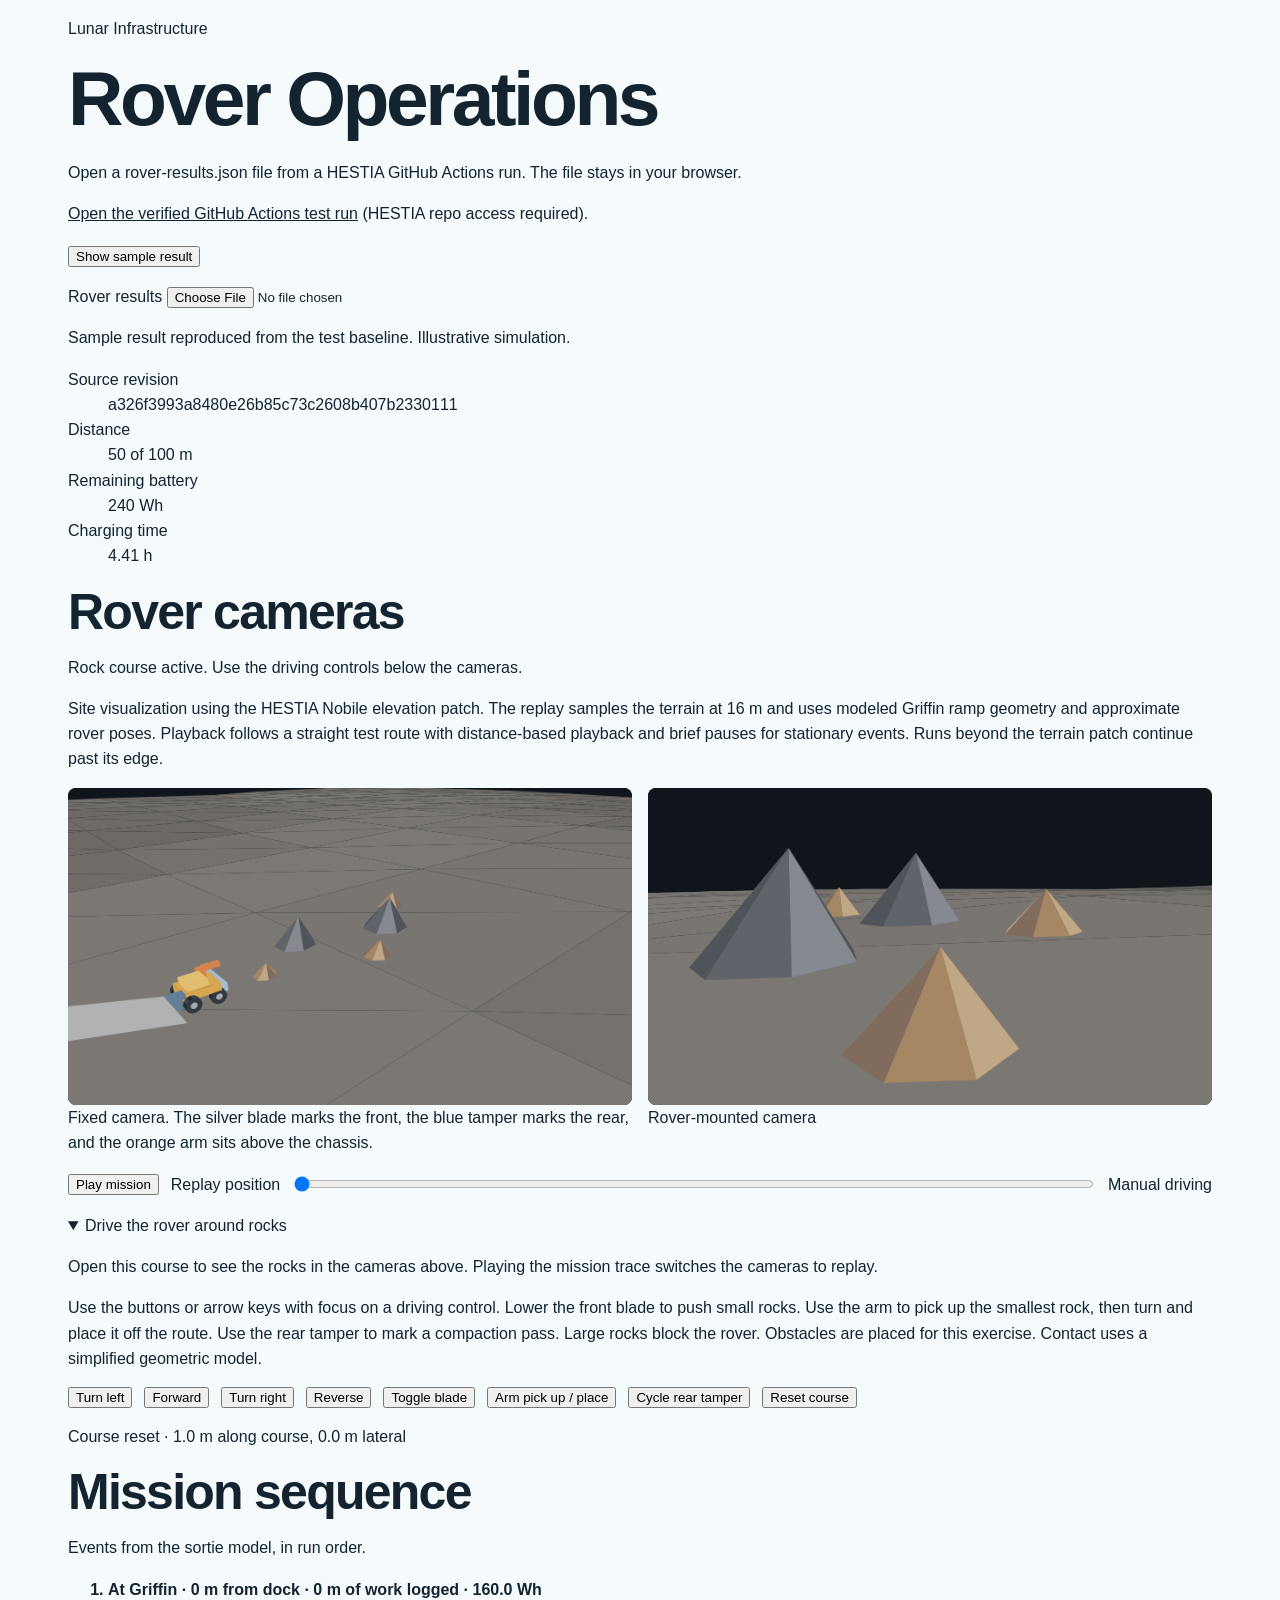
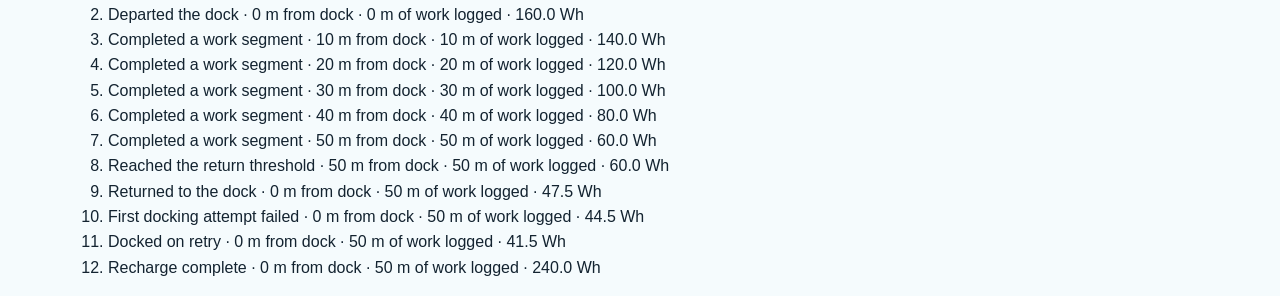
==== rover-operations.html @ 51c9589e "Open the visible rock driving course by default" ====
<!doctype html>
<html lang="en">
<head>
<meta charset="utf-8">
<meta name="viewport" content="width=device-width, initial-scale=1">
<title>Rover Operations | Lunar Infrastructure</title>
<link rel="stylesheet" href="style.css">
<style>
.replay-views{display:grid;grid-template-columns:repeat(2,minmax(0,1fr));gap:1rem}
.replay-views figure{margin:0}
.replay-views canvas{display:block;width:100%;height:auto;background:#10151c;border-radius:8px}
.replay-controls{display:flex;align-items:center;flex-wrap:wrap;gap:.75rem;margin:1rem 0}
.replay-controls input{flex:1;min-width:9rem}
#trace li[aria-current]{font-weight:bold}
@media(max-width:720px){.replay-views{grid-template-columns:1fr}}
</style>
</head>
<body>
<main class="wrap">
<p><a href="index.html">Lunar Infrastructure</a></p>
<h1>Rover Operations</h1>
<p>Open a rover-results.json file from a HESTIA GitHub Actions run. The file stays in your browser.</p>
<p><a href="https://github.com/terrytrevino/hestia-rover/actions/runs/45090529383"><u>Open the verified GitHub Actions test run</u></a> (HESTIA repo access required).</p>
<p><button type="button" id="sample">Show sample result</button></p>
<label>Rover results <input type="file" accept=".json,application/json"></label>
<p id="status" role="status"></p>
<dl id="metrics"></dl>
<h2>Rover cameras</h2>
<p id="camera-mode">Rock course active. The first tan rock is straight ahead. The driving controls are below the cameras.</p>
<p>Site visualization using the HESTIA Nobile elevation patch. The replay samples the terrain at 16 m and uses modeled Griffin ramp geometry and approximate rover poses. Playback follows a straight test route with distance-based playback and brief pauses for stationary events. Runs beyond the terrain patch continue past its edge.</p>
<div class="replay-views">
  <figure><canvas id="fixed-view" width="640" height="360" aria-label="Fixed camera terrain visualization"></canvas><figcaption>Fixed camera. The silver blade marks the front, the blue tamper marks the rear, and the orange arm sits above the chassis.</figcaption></figure>
  <figure><canvas id="rover-view" width="640" height="360" aria-label="Rover-mounted camera terrain visualization"></canvas><figcaption>Rover-mounted camera</figcaption></figure>
</div>
<div class="replay-controls">
  <button type="button" id="replay-toggle" disabled>Play mission</button>
  <label for="replay-position">Replay position</label>
  <input type="range" id="replay-position" min="0" max="1" step=".01" value="0" disabled>
  <output id="replay-event"></output>
</div>
<details id="drive-mode">
  <summary>Drive the rover around rocks</summary>
  <p>Open this course to see the rocks in the cameras above. Playing the mission trace switches the cameras to replay.</p>
  <p>Use the buttons or arrow keys with focus on a driving control. Lower the front blade to push small rocks. Use the arm to pick up the smallest rock, then turn and place it off the route. Use the rear tamper to mark a compaction pass. Large rocks block the rover. Obstacles are placed for this exercise. Contact uses a simplified geometric model.</p>
  <div class="replay-controls" id="drive-controls">
    <button type="button" data-drive="left">Turn left</button>
    <button type="button" data-drive="forward">Forward</button>
    <button type="button" data-drive="right">Turn right</button>
    <button type="button" data-drive="back">Reverse</button>
    <button type="button" data-drive="blade">Toggle blade</button>
    <button type="button" data-drive="arm">Arm pick up / place</button>
    <button type="button" data-drive="tamper">Cycle rear tamper</button>
    <button type="button" data-drive="reset">Reset course</button>
  </div>
  <p id="drive-status" role="status"></p>
</details>
<h2>Mission sequence</h2>
<p id="trace-note">Events from the sortie model, in run order.</p>
<ol id="trace"></ol>
</main>
<script>
const input = document.querySelector('input');
const metrics = document.querySelector('#metrics');
const status = document.querySelector('#status');
const trace = document.querySelector('#trace');
const traceNote = document.querySelector('#trace-note');
const eventLabels = {
  at_griffin: 'At Griffin', undocked: 'Departed the dock',
  work_segment_logged: 'Completed a work segment', return_threshold: 'Reached the return threshold',
  returned: 'Returned to the dock', dock_failed: 'First docking attempt failed',
  docked_on_retry: 'Docked on retry', charged: 'Recharge complete',
  night_hold: 'Held at Griffin overnight',
  insufficient_energy_to_depart: 'Held at Griffin due to low battery'
};
const elevations = [1.31,1.51,1.27,0.66,0.33,0.83,1.14,1.33,1.12,0.99,0.53,0.14,0.38,0.28,0.16,0,1.76,1.7,1.76,1.5,1.06,1.1,1.33,1.55,1.44,1.06,0.53,0.29,0.69,0.81,0.81,0.61,2.07,1.75,1.7,1.49,1.36,1.49,1.64,1.88,1.84,1.41,0.94,0.82,1.04,1.3,1.3,1.1,2.45,2.17,1.97,1.69,1.65,1.67,1.85,1.93,1.92,1.8,1.69,1.62,1.61,1.76,1.64,1.53,2.84,2.69,2.4,2.25,1.96,1.78,1.67,1.83,1.84,1.72,1.96,2.1,2.06,2.18,2.2,1.92,2.74,2.9,2.65,2.46,2.11,1.59,1.59,1.6,1.63,1.8,2.31,2.73,2.67,2.61,2.52,2.16,2.47,2.77,2.78,2.48,2.16,1.66,1.45,1.57,1.87,2.2,2.72,3.11,3.04,2.66,2.3,2.17,2.48,2.45,2.79,3,2.71,2.22,1.96,2.22,2.58,2.79,3.01,3.32,3.03,2.53,2.16,2.11,2.91,2.88,3.2,3.22,3.28,2.87,2.71,2.82,3.13,3.22,3.26,3.31,3,2.71,2.47,2.4,3.49,3.56,3.66,3.57,3.47,3.47,3.55,3.47,3.46,3.44,3.34,3.28,3.12,2.92,2.76,2.48,3.77,4.17,4.13,3.99,3.97,4.03,4.08,4.03,3.94,3.72,3.55,3.37,3.24,2.96,2.84,2.6,4.17,4.34,4.4,4.48,4.59,4.36,4.21,4.22,4.27,4.14,3.74,3.52,3.64,3.48,3.31,2.78,4.73,4.63,4.46,4.43,4.67,4.65,4.7,4.28,4.59,4.55,4.1,4,4.13,4.09,3.78,3.5,5.08,4.9,4.66,4.65,5.03,5.05,5.11,5.33,5.25,5.19,4.79,4.83,4.77,4.6,4.46,4.29,5.9,5.36,5.03,5.02,5.5,5.48,5.31,5.6,5.61,5.49,5.25,5.22,5.1,5.18,5.09,5,6.41,6.15,5.85,5.66,5.87,5.77,5.38,5.42,5.65,5.68,5.42,5.37,5.61,5.98,5.88,5.68];
const views = ['fixed-view','rover-view'].map(id => document.getElementById(id).getContext('2d'));
const toggle = document.getElementById('replay-toggle');
const position = document.getElementById('replay-position');
const replayEvent = document.getElementById('replay-event');
let replayRows = [];
let animation = null;
let previousFrame = null;
let elapsed = 0;
let eventTimes = [];
let highlightedEvent = -1;
const rampRun = 7.464;
const rampRise = 2;
const dot = (a,b) => a.reduce((sum,value,i) => sum + value*b[i],0);
const minus = (a,b) => a.map((value,i) => value-b[i]);
const unit = a => a.map(value => value/Math.hypot(...a));
const cross = (a,b) => [a[1]*b[2]-a[2]*b[1],a[2]*b[0]-a[0]*b[2],a[0]*b[1]-a[1]*b[0]];
const mix = (a,b,t) => a+(b-a)*t;

function ground(x,y) {
  const gx = Math.max(0,Math.min(14.999,(x+120)/16));
  const gy = Math.max(0,Math.min(14.999,(120-y)/16));
  const col = Math.floor(gx), row = Math.floor(gy), i = row*16+col;
  return mix(mix(elevations[i],elevations[i+1],gx-col),
    mix(elevations[i+16],elevations[i+17],gx-col),gy-row);
}
const terrain = [];
for(let row=0;row<15;row++) {
  for(let col=0;col<15;col++) {
    const x=col*16-120, y=120-row*16, i=row*16+col;
    const a=[x,y,elevations[i]], b=[x+16,y,elevations[i+1]];
    const c=[x+16,y-16,elevations[i+17]], d=[x,y-16,elevations[i+16]];
    const shade=Math.round(112+(b[2]-a[2])*9+(d[2]-a[2])*13);
    const color='rgb('+shade+' '+(shade-3)+' '+(shade-7)+')';
    terrain.push({points:[a,b,c],color},{points:[a,c,d],color});
  }
}

function box(x,y,z,length,width,height,color) {
  const a=[x,y,z], b=[x+length,y,z], c=[x+length,y+width,z], d=[x,y+width,z];
  const top=[a,b,c,d].map(([px,py,pz])=>[px,py,pz+height]);
  return [[a,b,top[1],top[0]],[b,c,top[2],top[1]],[c,d,top[3],top[2]],
    [d,a,top[0],top[3]],top].map(points=>({points,color}));
}

function drawView(ctx, eye, target, objects, courseView=false) {
  const forward=unit(minus(target,eye));
  const right=unit(cross(forward,[0,0,1]));
  const up=cross(right,forward);
  const w=ctx.canvas.width, h=ctx.canvas.height, focal=w*.75;
  ctx.fillStyle='#10151c';
  ctx.fillRect(0,0,w,h);
  const polygons=[];
  for(const {points,color,layer=0} of objects) {
    const camera=points.map(point=>{
      const relative=minus(point,eye);
      return [dot(relative,right),dot(relative,up),dot(relative,forward)];
    });
    const clipped=[];
    for(let i=0;i<camera.length;i++) {
      const a=camera[i], b=camera[(i+1)%camera.length];
      if(a[2]>=.15) clipped.push(a);
      if((a[2]>=.15)!==(b[2]>=.15)) {
        const t=(.15-a[2])/(b[2]-a[2]);
        clipped.push([mix(a[0],b[0],t),mix(a[1],b[1],t),.15]);
      }
    }
    if(clipped.length>=3) polygons.push({color,clipped,layer,depth:clipped.reduce((sum,p)=>sum+p[2],0)/clipped.length});
  }
  polygons.sort((a,b)=>(courseView?a.layer-b.layer:0)||b.depth-a.depth);
  for(const {color,clipped} of polygons) {
    ctx.beginPath();
    clipped.forEach(([x,y,z],i)=>ctx[i?'lineTo':'moveTo'](w/2+focal*x/z,h/2-focal*y/z));
    ctx.closePath();
    ctx.fillStyle=color;
    ctx.fill();
  }
}
const toe=ground(0,0);
const deck=toe+rampRise;
const ramp={points:[[-rampRun,-1.25,deck],[0,-1.25,toe],[0,1.25,toe],[-rampRun,1.25,deck]],color:'#b1b2b3'};
const lander=box(-12,-2.5,toe,12-rampRun,5,rampRise,'#c9c8c3');

const driveMode = document.getElementById('drive-mode');
const driveStatus = document.getElementById('drive-status');
const course = [
  {x:4,y:0,r:.55,movable:true},
  {x:7,y:2,r:1.1,movable:false},
  {x:9,y:-2,r:.7,movable:true},
  {x:12,y:.5,r:1.25,movable:false},
  {x:15,y:3,r:.8,movable:true}
];
let rocks, driver, tamps, carried, bladeDown;
function resetCourse() {
  rocks=course.map(rock=>({...rock}));
  driver={x:1,y:0,heading:0};
  tamps=[];
  carried=null;
  bladeDown=false;
  drawCourse('Course reset');
}
const gap=(a,b)=>Math.hypot(a.x-b.x,a.y-b.y);

function rockFaces({x,y,r,movable}) {
  const base=Array.from({length:7},(_,i)=>{
    const angle=i*2*Math.PI/7;
    const px=x+Math.cos(angle)*r, py=y+Math.sin(angle)*r;
    return [px,py,ground(px,py)];
  });
  const peak=[x+r*.15,y-r*.12,ground(x,y)+r*(movable?1.1:1.35)];
  const colors=movable?['#a58764','#c0a786','#806b5c']:['#60636a','#878991','#505359'];
  return base.map((point,i)=>({points:[point,base[(i+1)%base.length],peak],color:colors[i%3]}));
}
function wheelFaces(x,y) {
  const ring = side => Array.from({length:12},(_,i)=>{
    const angle=i*Math.PI/6;
    return [x+.32*Math.cos(angle),y+side,.32+.32*Math.sin(angle)];
  });
  const near=ring(-.13), far=ring(.13);
  const faces=[{points:near,color:'#33383e'},{points:far,color:'#33383e'}];
  for(let i=0;i<near.length;i++) {
    const next=(i+1)%near.length;
    faces.push({points:[near[i],near[next],far[next],far[i]],color:i%2?'#252a2f':'#3e464e'});
  }
  for(const side of [-.133,.133]) {
    const points=ring(side).map(([px,py,pz])=>[x+(px-x)*.43,py,.32+(pz-.32)*.43]);
    faces.push({points,color:'#a2aab3'});
  }
  return faces;
}

function roverFaces(x,y,z,heading,lowered=false) {
  const dx=Math.cos(heading), dy=Math.sin(heading);
  const faces=[
    ...box(-.75,-.57,.42,1.5,1.14,.36,'#d9a650'),
    ...box(-.55,-.45,.78,.85,.9,.26,'#e2be73'),
    ...box(.73,-.86,lowered?.04:.48,.15,1.72,.35,'#a6bdcf'),
    ...box(-1.12,-.22,.38,.55,.44,.19,'#637f97'),
    ...box(-1.24,-.46,.12,.42,.92,.3,'#637f97'),
    ...box(.05,-.16,.96,.32,.32,.4,'#d5844e'),
    ...box(.28,-.11,1.23,.71,.22,.2,'#d5844e')
  ];
  for(const axle of [-.51,.51]) {
    for(const side of [-.68,.68]) faces.push(...wheelFaces(axle,side));
  }
  return faces.map(({points,color})=>({
    points:points.map(([px,py,pz])=>[x+px*dx-py*dy,y+px*dy+py*dx,z+pz]),color
  }));
}

function drawCourse(message) {
  const {x,y,heading}=driver;
  const z=ground(x,y), dx=Math.cos(heading), dy=Math.sin(heading);
  const rover=roverFaces(x,y,z,heading,bladeDown);
  const marks=tamps.map(({x,y})=>({color:'#564f46',points:[
    [x-.3,y-.35,ground(x-.3,y-.35)+.03],[x+.3,y-.35,ground(x+.3,y-.35)+.03],
    [x+.3,y+.35,ground(x+.3,y+.35)+.03],[x-.3,y+.35,ground(x-.3,y+.35)+.03]
  ]}));
  const load=carried?box(x+dx*1.1-.2,y+dy*1.1-.2,z+1.12,.4,.4,.35,'#a58764'):[];
  const courseObjects=[ramp,...lander,...marks,...rocks.flatMap(rockFaces),...load];
  const objects=[...terrain,...courseObjects.map(face=>({...face,layer:1}))];
  drawView(views[0],[-4,-15,toe+9],[9,0,toe],objects.concat(rover.map(face=>({...face,layer:1}))),true);
  drawView(views[1],[x+dx*.45,y+dy*.45,z+1.05],[x+dx*6,y+dy*6,z+.25],objects,true);
  driveStatus.textContent=message+' · '+x.toFixed(1)+' m along course, '+y.toFixed(1)+' m lateral';
  replayEvent.textContent='Manual driving';
  document.getElementById('camera-mode').textContent='Rock course active. Use the driving controls below the cameras.';
}

function drive(command) {
  if(command==='reset') { resetCourse(); return; }
  const dxHeading=Math.cos(driver.heading), dyHeading=Math.sin(driver.heading);
  if(command==='blade') {
    bladeDown=!bladeDown;
    drawCourse(bladeDown?'Front blade lowered':'Front blade raised');
    return;
  }
  if(command==='tamper') {
    const foot={x:driver.x-dxHeading*1.05,y:driver.y-dyHeading*1.05};
    if(foot.x<0 || rocks.some(rock=>gap(foot,rock)<rock.r+.4)) {
      drawCourse('Rear tamper needs clear ground');
      return;
    }
    tamps.push(foot);
    drawCourse('Rear tamper cycled · '+tamps.length+' compaction marks');
    return;
  }
  if(command==='arm') {
    const reach={x:driver.x+dxHeading*1.65,y:driver.y+dyHeading*1.65};
    if(carried) {
      if(reach.x<0 || reach.x>24 || Math.abs(reach.y)>9 ||
          rocks.some(rock=>gap(reach,rock)<rock.r+carried.r)) {
        drawCourse('Arm placement blocked');
        return;
      }
      rocks.push({...carried,...reach});
      carried=null;
      drawCourse('Arm placed rock');
    } else {
      const index=rocks.findIndex(rock=>rock.movable && rock.r<=.55 && gap(rock,reach)<.65);
      if(index<0) { drawCourse('Position a small rock in front of the arm'); return; }
      [carried]=rocks.splice(index,1);
      drawCourse('Arm picked up rock');
    }
    return;
  }
  if(command==='left' || command==='right') {
    driver.heading+=(command==='left'?1:-1)*Math.PI/12;
    drawCourse('Turned '+command);
    return;
  }
  const distance=command==='forward'?.4:-.4;
  const dx=Math.cos(driver.heading)*distance, dy=Math.sin(driver.heading)*distance;
  const next={x:driver.x+dx,y:driver.y+dy,heading:driver.heading};
  if(next.x<.75 || next.x>23 || Math.abs(next.y)>9) { drawCourse('Course boundary'); return; }
  const contacts=rocks.filter(rock=>gap(next,rock)<rock.r+.9 && gap(next,rock)<gap(driver,rock));
  const rock=contacts[0];
  if(contacts.length>1 || (rock && (!rock.movable || !bladeDown || command!=='forward'))) { drawCourse('Blocked by rock'); return; }
  if(rock) {
    const pushed={x:rock.x+dx,y:rock.y+dy};
    if(pushed.x-rock.r<0 || pushed.x+rock.r>24 || Math.abs(pushed.y)+rock.r>10 ||
        rocks.some(other=>other!==rock && gap(pushed,other)<rock.r+other.r)) {
      drawCourse('Rock cannot move farther');
      return;
    }
    Object.assign(rock,pushed);
  }
  driver=next;
  drawCourse(rock?'Pushed rock':command==='forward'?'Moved forward':'Reversed');
}
driveMode.ontoggle=()=>{
  if(driveMode.open) { stopReplay(); resetCourse(); }
  else drawReplay(Number(position.value));
};
const controls=document.getElementById('drive-controls');
controls.onclick=event=>{if(event.target.dataset.drive) drive(event.target.dataset.drive);};
controls.onkeydown=event=>{
  const command={ArrowUp:'forward',ArrowDown:'back',ArrowLeft:'left',ArrowRight:'right'}[event.key];
  if(command) {event.preventDefault(); drive(command);}
};

const routeX = row =>['at_griffin','night_hold','insufficient_energy_to_depart'].includes(row.event)
    ? -rampRun : row.position_m;

function drawReplay(value) {
  document.getElementById('camera-mode').textContent='Mission replay. Open the driving course to see the rocks.';
  if(!replayRows.length) {
    views.forEach(ctx=>ctx.clearRect(0,0,ctx.canvas.width,ctx.canvas.height));
    replayEvent.textContent='';
    return;
  }
  const index=Math.floor(value), blend=value-index;
  const a=replayRows[index], b=replayRows[Math.min(index+1,replayRows.length-1)];
  const x=mix(routeX(a),routeX(b),blend);
  const z=x<0?toe-rampRise*x/rampRun:ground(x,0);
  const returning=replayRows.slice(0,index+1).some(row=>row.event==='returned') || routeX(b)<routeX(a);
  const direction=returning?-1:1;
  const rover=roverFaces(x,0,z,returning?Math.PI:0);
  const objects=[...terrain,ramp,...lander];
  drawView(views[0],[-13,-17,toe+9],[20,0,toe],objects.concat(rover));
  drawView(views[1],[x+direction*.4,0,z+1.05],[x+direction*6,0,z+.25],objects);
  replayEvent.textContent=(eventLabels[a.event] ?? a.event)+' · '+mix(a.position_m,b.position_m,blend).toFixed(1)+' m from dock';
  if (index !== highlightedEvent) {
    trace.children[highlightedEvent]?.removeAttribute('aria-current');
    trace.children[index]?.setAttribute('aria-current','step');
    highlightedEvent = index;
  }
}

function stopReplay() {
  if(animation!==null) cancelAnimationFrame(animation);
  animation=null;
  previousFrame=null;
  toggle.textContent='Play mission';
}
function tick(now) {
  const end = eventTimes.at(-1);
  if (previousFrame !== null) elapsed = Math.min(end, elapsed + Math.min(.1, (now - previousFrame)/1000));
  previousFrame = now;
  let index = 0;
  while (index + 1 < eventTimes.length && eventTimes[index + 1] <= elapsed) index++;
  const value = index + (index + 1 < eventTimes.length ?
    (elapsed - eventTimes[index]) / (eventTimes[index+1] - eventTimes[index]) : 0);
  position.value = value;
  drawReplay(value);
  if (elapsed >= end) stopReplay();
  else animation=requestAnimationFrame(tick);
}
toggle.onclick=()=>{
  driveMode.open=false;
  if(animation!==null) { stopReplay(); return; }
  if(Number(position.value)>=Number(position.max)) position.value=0;
  const value = Number(position.value);
  const index = Math.floor(value);
  elapsed = mix(eventTimes[index], eventTimes[index+1], value-index);
  toggle.textContent='Pause';
  animation=requestAnimationFrame(tick);
};
position.oninput=()=>{driveMode.open=false;stopReplay();drawReplay(Number(position.value));};

function renderTrace(rows) {
  driveMode.open=false;
  trace.replaceChildren();
  const events = Array.isArray(rows) ? rows : [];
  replayRows = [];
  for (const row of events) {
    if (!row || typeof row.event !== 'string' ||
        ![row.position_m, row.completed_m, row.battery_wh].every(Number.isFinite)) continue;
    const item = document.createElement('li');
    item.textContent = [
      Object.hasOwn(eventLabels, row.event) ? eventLabels[row.event] : row.event,
      row.position_m + ' m from dock',
      row.completed_m + ' m of work logged',
      row.battery_wh.toFixed(1) + ' Wh'
    ].join(' · ');
    trace.append(item);
    replayRows.push(row);
  }
  stopReplay();
  highlightedEvent = -1;
  eventTimes = [0];
  for (let i=1; i<replayRows.length; i++) {
    const meters = Math.abs(routeX(replayRows[i])-routeX(replayRows[i-1]));
    eventTimes.push(eventTimes[i-1] + Math.max(.75, meters/8));
  }
  position.max = Math.max(0,replayRows.length-1);
  position.value = 0;
  toggle.disabled = position.disabled = replayRows.length<2;
  drawReplay(0);
  traceNote.textContent = trace.childElementCount ?
    'Events from the sortie model, in run order.' : 'This results file has no mission events.';
}
function render(result, label) {
  metrics.replaceChildren();
    const values = [result.completed_distance_m, result.planned_distance_m,
      result.remaining_battery_wh, result.charging_duration_h];
    if (result.schema_version !== 1 || result.evidence !== 'illustrative_simulation' ||
        !values.every(Number.isFinite) || typeof result.source_revision !== 'string') {
      throw new Error('Unsupported result');
    }
    for (const [label, value] of [
      ['Source revision', result.source_revision],
      ['Distance', values[0] + ' of ' + values[1] + ' m'],
      ['Remaining battery', values[2] + ' Wh'],
      ['Charging time', values[3].toFixed(2) + ' h']
    ]) {
      const term = document.createElement('dt');
      const detail = document.createElement('dd');
      term.textContent = label;
      detail.textContent = value;
      metrics.append(term, detail);
    }
  renderTrace(result.trace);
  status.textContent = label;
}
function showSample() {
  input.value = '';
  render({
  "schema_version": 1,
  "source_revision": "a326f3993a8480e26b85c73c2608b407b2330111",
  "evidence": "illustrative_simulation",
  "planned_distance_m": 100,
  "completed_distance_m": 50,
  "remaining_battery_wh": 240,
  "charging_duration_h": 4.411111111111111,
  "terminal_event": "charged",
  "trace": [
    {
      "event": "at_griffin",
      "position_m": 0,
      "completed_m": 0,
      "battery_wh": 160,
      "charge_hours": 0
    },
    {
      "event": "undocked",
      "position_m": 0,
      "completed_m": 0,
      "battery_wh": 160,
      "charge_hours": 0
    },
    {
      "event": "work_segment_logged",
      "position_m": 10,
      "completed_m": 10,
      "battery_wh": 140,
      "charge_hours": 0
    },
    {
      "event": "work_segment_logged",
      "position_m": 20,
      "completed_m": 20,
      "battery_wh": 120,
      "charge_hours": 0
    },
    {
      "event": "work_segment_logged",
      "position_m": 30,
      "completed_m": 30,
      "battery_wh": 100,
      "charge_hours": 0
    },
    {
      "event": "work_segment_logged",
      "position_m": 40,
      "completed_m": 40,
      "battery_wh": 80,
      "charge_hours": 0
    },
    {
      "event": "work_segment_logged",
      "position_m": 50,
      "completed_m": 50,
      "battery_wh": 60,
      "charge_hours": 0
    },
    {
      "event": "return_threshold",
      "position_m": 50,
      "completed_m": 50,
      "battery_wh": 60,
      "charge_hours": 0
    },
    {
      "event": "returned",
      "position_m": 0,
      "completed_m": 50,
      "battery_wh": 47.5,
      "charge_hours": 0
    },
    {
      "event": "dock_failed",
      "position_m": 0,
      "completed_m": 50,
      "battery_wh": 44.5,
      "charge_hours": 0
    },
    {
      "event": "docked_on_retry",
      "position_m": 0,
      "completed_m": 50,
      "battery_wh": 41.5,
      "charge_hours": 0
    },
    {
      "event": "charged",
      "position_m": 0,
      "completed_m": 50,
      "battery_wh": 240,
      "charge_hours": 4.411111111111111
    }
  ]
}, 'Sample result reproduced from the test baseline. Illustrative simulation.');
}
document.querySelector('#sample').addEventListener('click', showSample);
input.addEventListener('change', async () => {
  const file = input.files[0];
  if (!file) return;
  try {
    render(JSON.parse(await file.text()), 'Imported result. Illustrative simulation.');
  } catch {
    metrics.replaceChildren();
    renderTrace([]);
    status.textContent = 'Choose a valid HESTIA rover-results.json file.';
  }
});
showSample();
driveMode.open=true;
resetCourse();
</script>
</body>
</html>
---- style.css ----
:root{
  --navy:#0a1a28;
  --deep:#102638;
  --slate:#294356;
  --ice:#d7ebf3;
  --ice2:#eaf6fb;
  --sky:#95c9dd;
  --teal:#79d0d0;
  --mint:#b7e7e2;
  --text:#132330;
  --muted:#5d7485;
  --line:#cfe0e8;
  --white:#ffffff;
  --max:1200px;
}
*{box-sizing:border-box}
html{scroll-behavior:smooth}
body{
  margin:0;
  color:var(--text);
  background:#f5fbfd;
  font-family: "Aptos", "Segoe UI", Arial, Helvetica, sans-serif;
  line-height:1.58;
}
img{max-width:100%;display:block}
a{text-decoration:none;color:inherit}
.wrap{max-width:var(--max);margin:auto;padding:0 28px}

.site-header{
  position:sticky;top:0;z-index:40;
  background:rgba(10,26,40,.88);
  backdrop-filter:blur(10px);
  border-bottom:1px solid rgba(255,255,255,.08);
}
.nav{
  min-height:72px;display:flex;align-items:center;flex-wrap:wrap;gap:4px 26px;padding-block:8px;color:#fff;
}
.brand{display:flex;align-items:center;gap:12px}
.brand-logo{
  width:132px;
  height:58px;
  object-fit:contain;
}
.brand-text small{display:block;color:#a8c0cf;font-size:11px;letter-spacing:.08em;text-transform:uppercase}
.links{display:flex;flex:1 1 740px;flex-wrap:wrap;justify-content:flex-end;gap:0 12px;font-size:13px;color:#d6e7f0}
.links a{display:flex;align-items:center;min-height:40px;padding-inline:4px;white-space:nowrap}
.links a:hover{color:#fff}

.hero{
  color:#fff;
  background:
    radial-gradient(circle at 72% 18%, rgba(121,208,208,.14), transparent 24%),
    linear-gradient(145deg, #08131d 0%, #102536 50%, #18364b 100%);
  padding:52px 0 70px;
}
.hero-grid{
  display:grid;grid-template-columns:1.02fr .98fr;gap:34px;align-items:center;
}
.eyebrow{
  margin:0 0 8px;
  text-transform:uppercase;
  letter-spacing:.18em;
  font-size:12px;
  font-weight:800;
  color:#8fd6de;
}
.eyebrow.dark{color:#4f8da5}
h1,h2,h3{line-height:1.08;margin-top:0}
h1{font-size:clamp(44px,6vw,78px);letter-spacing:-.045em;margin-bottom:20px}
h2{font-size:clamp(30px,4vw,50px);letter-spacing:-.035em;margin-bottom:16px}
h3{font-size:22px;margin-bottom:10px}
.lead{font-size:20px;color:#e3f0f5;max-width:720px}
.sublead{font-size:16px;color:#b8d0dc;max-width:680px}
.hero-actions{display:flex;gap:12px;flex-wrap:wrap;margin:28px 0 34px}
.btn{
  display:inline-flex;align-items:center;justify-content:center;
  padding:12px 18px;border-radius:10px;font-weight:750;font-size:14px;
  border:1px solid transparent;transition:.2s ease;
}
.btn.primary{background:var(--mint);color:#11313c}
.btn.primary:hover{transform:translateY(-1px)}
.btn.secondary{border-color:#557488;color:#e7f2f6;background:rgba(255,255,255,.04)}
.hero-metrics{display:grid;grid-template-columns:repeat(4,1fr);gap:12px}
.metric{
  background:rgba(255,255,255,.06);
  border:1px solid rgba(255,255,255,.08);
  border-radius:12px;padding:16px;
}
.metric span{display:block;font-size:11px;text-transform:uppercase;letter-spacing:.1em;color:#9bc0cf}
.metric strong{display:block;font-size:25px;margin:6px 0 2px}
.metric small{color:#d7ebf3}
.hero-visual img{
  border-radius:18px;
  box-shadow:0 18px 48px rgba(0,0,0,.28);
  border:1px solid rgba(255,255,255,.12);
}

.section{padding:90px 0}
.intro-band{padding:34px 0;background:#edf7fa}
.split-2{display:grid;grid-template-columns:1fr 1fr;gap:20px}
.panel{
  border-radius:18px;padding:26px 28px;border:1px solid var(--line);
}
.panel.soft{background:linear-gradient(180deg,#ffffff 0%, #f5fbfd 100%)}
.panel.frost{background:rgba(255,255,255,.06);border-color:rgba(255,255,255,.14)}
.section-head{max-width:860px;margin-bottom:38px}
.section-head p:last-child{font-size:17px;color:var(--muted)}
.section-head.light p:last-child{color:#d2e6ef}

.process-row{
  display:grid;grid-template-columns:1fr auto 1fr auto 1fr auto 1fr;
  gap:12px;align-items:stretch;margin-bottom:34px
}
.process-card{
  background:#fff;border:1px solid var(--line);border-radius:16px;padding:22px;
  box-shadow:0 12px 32px rgba(17,42,58,.06)
}
.process-card span{
  display:inline-block;background:var(--ice2);color:#3d667a;border-radius:999px;
  padding:4px 10px;font-size:12px;font-weight:800;margin-bottom:14px
}
.process-card p{color:var(--muted);margin-bottom:0}
.connector{
  display:grid;place-items:center;color:#5d8090;font-size:28px;font-weight:800
}

.cards{display:grid;gap:18px}
.cards.three{grid-template-columns:repeat(3,1fr)}
.card{
  border-radius:16px;padding:24px;border:1px solid var(--line);
}
.card.ice{
  background:linear-gradient(180deg,#ffffff 0%, #f0f8fb 100%);
  box-shadow:0 10px 28px rgba(17,42,58,.055)
}
.card-sub{color:#4f8da5;font-weight:700}
.card ul{margin:14px 0 0 18px;color:var(--muted)}
.card li{margin-bottom:8px}

.cold{
  color:#fff;
  background:linear-gradient(135deg,#0b1c29 0%, #183244 55%, #24475a 100%);
}
.transferable-grid{
  display:grid;grid-template-columns:1fr 1fr;gap:40px;align-items:start
}
.transfer-list{display:grid;gap:14px}
.transfer-list div{
  background:rgba(255,255,255,.06);
  border:1px solid rgba(255,255,255,.12);
  border-radius:14px;padding:16px
}
.transfer-list strong{display:block;font-size:18px;margin-bottom:5px}
.transfer-list span{color:#d0e3eb}

.timeline{display:grid;gap:14px}
.time-item{
  display:grid;grid-template-columns:130px 1fr;gap:18px;align-items:start
}
.time-tag{
  background:var(--ice2);color:#31596d;border-radius:999px;padding:10px 14px;
  font-size:13px;font-weight:800;text-align:center
}
.time-body{
  background:#fff;border:1px solid var(--line);border-radius:16px;padding:18px 20px;
  box-shadow:0 10px 28px rgba(17,42,58,.05)
}
.time-body p{margin-bottom:0;color:var(--muted)}

.map-block{
  color:#fff;
  background:
    radial-gradient(circle at 78% 20%, rgba(149,201,221,.18), transparent 20%),
    linear-gradient(145deg,#08141d 0%, #102536 50%, #132e42 100%);
}
.graphics-grid{display:grid;grid-template-columns:1.15fr .85fr;gap:20px}
.visual-card{
  background:rgba(255,255,255,.05);
  border:1px solid rgba(255,255,255,.12);
  border-radius:18px;overflow:hidden
}
.visual-card img{width:100%;height:100%;object-fit:cover;background:#0e2231}
.visual-card.large img{max-height:620px}
.visual-card:not(.large) img{max-height:620px}
.visual-card figcaption{padding:16px 18px;border-top:1px solid rgba(255,255,255,.08)}
.visual-card strong{display:block}
.visual-card span{display:block;color:#c6dce5;font-size:13px;margin-top:4px}

.model-grid{display:grid;grid-template-columns:repeat(2,1fr);gap:16px}
.model-card{
  background:#fff;border:1px solid var(--line);border-radius:16px;padding:22px;
  box-shadow:0 10px 26px rgba(17,42,58,.05)
}
.model-card p{color:var(--muted);margin-bottom:0}
.quote-band{
  margin-top:26px;padding:22px 24px;border-radius:16px;
  background:linear-gradient(135deg,#dff0f5 0%, #f5fbfd 100%);
  border:1px solid var(--line)
}
.quote-band span{display:block;text-transform:uppercase;letter-spacing:.12em;font-size:11px;color:#557488;font-weight:800}
.quote-band strong{display:block;margin-top:8px;font-size:28px;max-width:900px}

.second-cold{padding-top:34px}
.download-box{
  display:flex;justify-content:space-between;gap:26px;align-items:center;
  background:#fff;border:1px solid var(--line);border-radius:20px;padding:30px;
  box-shadow:0 12px 34px rgba(17,42,58,.06)
}
.download-actions{display:flex;gap:12px;flex-wrap:wrap}

footer{
  background:#09131c;color:#b8ced8;padding:32px 0
}
.footer{
  display:grid;grid-template-columns:1fr 1fr;gap:20px;align-items:end
}
footer strong{color:#fff}
footer p{margin-bottom:0}
.foot-right{text-align:right;font-size:14px}

@media (max-width:980px){
  .links{flex-basis:100%;flex-wrap:nowrap;justify-content:flex-start;overflow-x:auto;padding-bottom:4px}
  .hero-grid,.split-2,.transferable-grid,.graphics-grid,.footer,.download-box{grid-template-columns:1fr;display:grid}
  .process-row{grid-template-columns:1fr;gap:10px}
  .connector{transform:rotate(90deg);height:26px}
  .cards.three,.model-grid,.hero-metrics{grid-template-columns:repeat(2,1fr)}
}
@media (max-width:700px){
  .wrap{padding:0 18px}
  .hero{padding-top:34px}
  .cards.three,.model-grid,.hero-metrics{grid-template-columns:1fr}
  .time-item{grid-template-columns:1fr}
  .foot-right{text-align:left}
}

/* Interactive drill-down */
.interactive-shell{
  display:grid;
  grid-template-columns:260px 1fr;
  gap:18px;
  align-items:start;
}
.interactive-menu{
  display:grid;
  gap:8px;
  position:sticky;
  top:96px;
}
.system-tab{
  appearance:none;
  border:1px solid var(--line);
  background:#ffffff;
  color:var(--text);
  border-radius:12px;
  padding:13px 14px;
  text-align:left;
  font:600 14px/1.2 "Aptos","Segoe UI",Arial,Helvetica,sans-serif;
  cursor:pointer;
  transition:.18s ease;
}
.system-tab:hover{
  border-color:#9fc8d7;
  transform:translateX(2px);
}
.system-tab.active{
  background:var(--deep);
  color:#ffffff;
  border-color:var(--deep);
  box-shadow:0 8px 22px rgba(16,38,56,.14);
}
.interactive-detail{
  min-height:360px;
}
.system-panel{
  display:none;
  background:#ffffff;
  border:1px solid var(--line);
  border-radius:18px;
  padding:30px;
  box-shadow:0 14px 34px rgba(17,42,58,.06);
}
.system-panel.active{
  display:block;
}
.panel-kicker{
  margin:0 0 8px;
  color:#4f8da5;
  font-size:11px;
  font-weight:800;
  letter-spacing:.14em;
}
.system-panel > p:not(.panel-kicker){
  color:var(--muted);
  font-size:17px;
  max-width:800px;
}
.detail-grid{
  display:grid;
  grid-template-columns:repeat(2,1fr);
  gap:12px;
  margin-top:22px;
}
.detail-grid div{
  background:#f3f9fb;
  border:1px solid #d7e8ee;
  border-radius:12px;
  padding:14px 16px;
}
.detail-grid span{
  display:block;
  color:#718897;
  font-size:11px;
  text-transform:uppercase;
  letter-spacing:.08em;
}
.detail-grid strong{
  display:block;
  margin-top:5px;
  font-size:15px;
}
@media (max-width:800px){
  .interactive-shell{grid-template-columns:1fr}
  .interactive-menu{
    position:static;
    grid-template-columns:repeat(2,1fr);
  }
  .detail-grid{grid-template-columns:1fr}
}

button, input, select, textarea{
  font-family:"Aptos","Segoe UI",Arial,Helvetica,sans-serif;
}

.context-strip{background:#edf5f8;padding:50px 0}
.context-grid{display:grid;grid-template-columns:.8fr 1.2fr;gap:28px;align-items:center}
.context-grid img{border-radius:16px;border:1px solid var(--line);box-shadow:0 12px 30px rgba(17,42,58,.08)}
.drawing-grid{display:grid;grid-template-columns:1fr 1fr;gap:20px}
.drawing-card{margin:0;background:#0d1d2a;border:1px solid rgba(255,255,255,.12);border-radius:16px;overflow:hidden}
.drawing-card.feature{grid-column:1/-1}
.drawing-card img{width:100%;height:auto;display:block;background:#122331}
.drawing-card figcaption{padding:16px 18px}
.drawing-card figcaption strong{display:block;color:#fff;font-size:16px}
.drawing-card figcaption span{display:block;margin-top:5px;color:#bfd3de;font-size:13px}
.visual-note{margin-top:20px;padding:16px 18px;border-left:4px solid var(--mint);background:rgba(255,255,255,.05);color:#d8e8ef}
.visual-note strong{color:#fff}
.principle-grid{display:grid;grid-template-columns:repeat(3,1fr);gap:14px}
.principle-grid div{background:#fff;border:1px solid var(--line);border-radius:14px;padding:18px}
.principle-grid strong{display:block;margin-bottom:6px}
.principle-grid span{color:var(--muted);font-size:14px}
@media (max-width:900px){
  .context-grid,.drawing-grid,.principle-grid{grid-template-columns:1fr}
  .drawing-card.feature{grid-column:auto}
}

.survival-section{color:#fff;background:linear-gradient(145deg,#07131d 0%,#102c3c 55%,#1c4553 100%)}
.survival-kpis{display:grid;grid-template-columns:repeat(3,1fr);gap:14px;margin:28px 0}.survival-kpis div{background:rgba(255,255,255,.06);border:1px solid rgba(255,255,255,.12);border-radius:14px;padding:18px}.survival-kpis span{display:block;color:#9fc1cf;font-size:11px;text-transform:uppercase;letter-spacing:.08em}.survival-kpis strong{display:block;font-size:29px;margin:5px 0 2px}.survival-kpis small{color:#d0e2e9}
.mode-table-wrap{overflow:auto;background:rgba(255,255,255,.04);border:1px solid rgba(255,255,255,.10);border-radius:16px;margin:20px 0}.mode-table{width:100%;border-collapse:collapse;min-width:680px}.mode-table th,.mode-table td{padding:13px 16px;text-align:left;border-bottom:1px solid rgba(255,255,255,.08)}.mode-table th{color:#9fd4df;font-size:12px;text-transform:uppercase;letter-spacing:.07em}.mode-table td{color:#e5f0f4}.mode-table tr.highlight td{background:rgba(183,231,226,.10);font-weight:700}
.survival-grid{display:grid;grid-template-columns:repeat(3,1fr);gap:16px;margin-top:24px}.survival-grid article{background:rgba(255,255,255,.055);border:1px solid rgba(255,255,255,.11);border-radius:16px;padding:20px}.survival-grid article p:last-child{color:#c5d9e1}.rescue-note{margin-top:22px;border-left:4px solid var(--mint);background:rgba(255,255,255,.055);padding:16px 18px;color:#d5e6ec;border-radius:0 12px 12px 0}.rescue-note strong{color:#fff}.dark-btn{color:#214455;border-color:#87afbf;background:#eff7fa}
@media(max-width:900px){.survival-kpis,.survival-grid{grid-template-columns:1fr 1fr}}@media(max-width:620px){.survival-kpis,.survival-grid{grid-template-columns:1fr}}

.hero-metrics.six{grid-template-columns:repeat(3,1fr)}
.work-registry{background:#eef6f9}
.publication-control{display:flex;justify-content:space-between;align-items:center;gap:22px;background:#fff;border:1px solid var(--line);border-radius:16px;padding:18px 20px;margin-bottom:20px}
.status-label{display:block;color:#6b8291;font-size:11px;text-transform:uppercase;letter-spacing:.08em}.publication-control strong{display:block;margin-top:4px}
.switch{position:relative;width:54px;height:30px;display:inline-block}.switch input{opacity:0;width:0;height:0}.slider{position:absolute;inset:0;border-radius:999px;background:#9daeb8;transition:.2s}.slider:before{content:"";position:absolute;width:22px;height:22px;left:4px;top:4px;border-radius:50%;background:#fff;transition:.2s}.switch input:checked + .slider{background:#4f9ca4}.switch input:checked + .slider:before{transform:translateX(24px)}
.work-grid{display:grid;grid-template-columns:repeat(2,1fr);gap:16px}.work-card{background:#fff;border:1px solid var(--line);border-radius:16px;padding:22px}.work-card.current{border-top:4px solid #567f94}.work-card p{color:var(--muted)}.work-state{display:inline-block;font-size:10px;font-weight:800;letter-spacing:.1em;border-radius:999px;padding:5px 9px;margin-bottom:14px}.work-state.review{background:#fff0c9;color:#755d19}.work-state.released{background:#dcf2eb;color:#245f50}.work-state.planned{background:#e8eef3;color:#526876}.work-meta{padding-top:12px;border-top:1px solid var(--line)}.work-meta span{display:block;font-size:10px;text-transform:uppercase;letter-spacing:.08em;color:#718795}.work-meta strong{display:block;margin-top:4px;font-size:13px}.text-link{display:inline-block;margin-top:8px;color:#356f87;font-weight:700}.placeholder-note{font-size:12px;color:#8296a2}.publication-hidden{display:none}
@media(max-width:900px){.hero-metrics.six{grid-template-columns:repeat(2,1fr)}.work-grid{grid-template-columns:1fr}}@media(max-width:620px){.hero-metrics.six{grid-template-columns:1fr}}

@media (max-width:700px){
  .brand-logo{width:112px;height:52px}
  .brand-text{display:none}
}


/* Reference audit and model-status layer */
.references{background:#eef4f6}
.status-grid{display:grid;grid-template-columns:repeat(2,minmax(0,1fr));gap:18px;margin:28px 0}
.status-panel{background:#fff;border:1px solid var(--line);border-radius:18px;padding:24px}
.status-panel.current-status{border-top:4px solid #4f9ca4}
.status-panel.next-status{border-top:4px solid #c2944f}
.status-panel h3{margin:8px 0 12px}
.status-panel ul{margin:0;padding-left:20px;color:var(--muted)}
.status-panel li+li{margin-top:8px}
.reference-grid{display:grid;grid-template-columns:repeat(3,minmax(0,1fr));gap:14px}
.reference-card{display:block;background:#fff;border:1px solid var(--line);border-radius:15px;padding:20px;transition:transform .18s ease,border-color .18s ease}
.reference-card:hover{transform:translateY(-2px);border-color:#76aab1}
.reference-card span{font-size:10px;font-weight:800;letter-spacing:.1em;color:#4f7c87;text-transform:uppercase}
.reference-card h3{font-size:17px;margin:8px 0}
.reference-card p{font-size:13px;line-height:1.55;color:var(--muted);margin:0}
.reference-note{margin-top:18px;padding:18px 20px;border-radius:14px;background:#dfeaec;color:#38505c}
.reference-note p{margin:0 0 8px}
@media(max-width:900px){.reference-grid{grid-template-columns:repeat(2,minmax(0,1fr))}}
@media(max-width:700px){.status-grid,.reference-grid{grid-template-columns:1fr}}
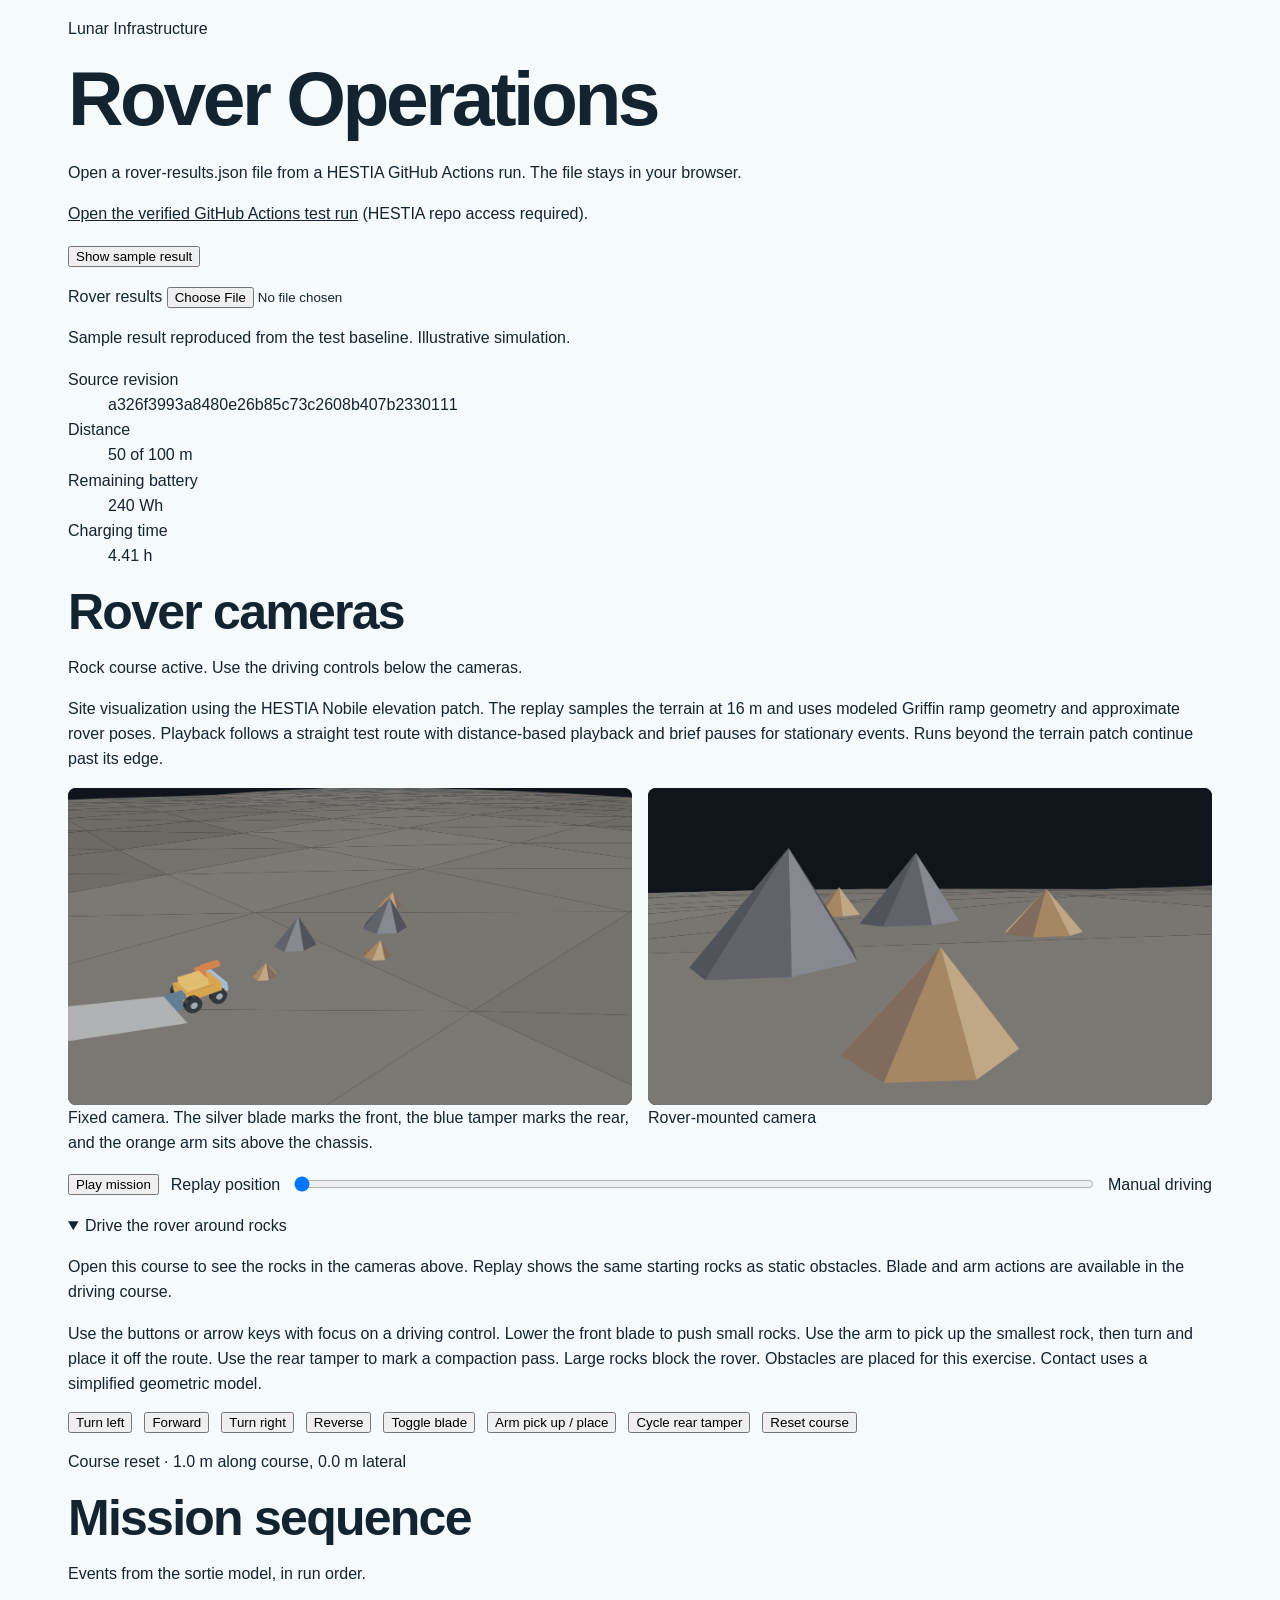
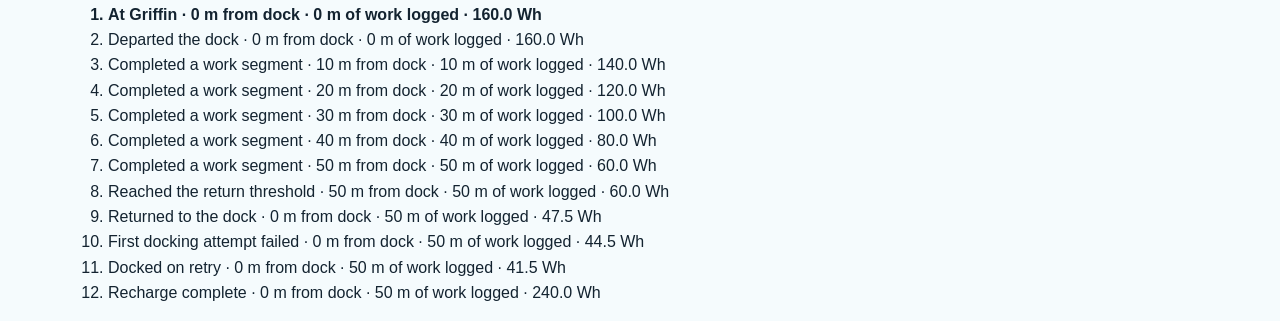
==== commit 3aa99fe5: "Show the rock course scenery during mission replay" ====
--- a/rover-operations.html
+++ b/rover-operations.html
@@ -40,7 +40,7 @@
 </div>
 <details id="drive-mode">
   <summary>Drive the rover around rocks</summary>
-  <p>Open this course to see the rocks in the cameras above. Playing the mission trace switches the cameras to replay.</p>
+  <p>Open this course to see the rocks in the cameras above. Replay shows the same starting rocks as static obstacles. Blade and arm actions are available in the driving course.</p>
   <p>Use the buttons or arrow keys with focus on a driving control. Lower the front blade to push small rocks. Use the arm to pick up the smallest rock, then turn and place it off the route. Use the rear tamper to mark a compaction pass. Large rocks block the rover. Obstacles are placed for this exercise. Contact uses a simplified geometric model.</p>
   <div class="replay-controls" id="drive-controls">
     <button type="button" data-drive="left">Turn left</button>
@@ -316,7 +316,7 @@
     ? -rampRun : row.position_m;
 
 function drawReplay(value) {
-  document.getElementById('camera-mode').textContent='Mission replay. Open the driving course to see the rocks.';
+  document.getElementById('camera-mode').textContent='Mission replay. Rocks show their starting positions. The trace does not record rock interactions.';
   if(!replayRows.length) {
     views.forEach(ctx=>ctx.clearRect(0,0,ctx.canvas.width,ctx.canvas.height));
     replayEvent.textContent='';
@@ -329,9 +329,10 @@
   const returning=replayRows.slice(0,index+1).some(row=>row.event==='returned') || routeX(b)<routeX(a);
   const direction=returning?-1:1;
   const rover=roverFaces(x,0,z,returning?Math.PI:0);
-  const objects=[...terrain,ramp,...lander];
-  drawView(views[0],[-13,-17,toe+9],[20,0,toe],objects.concat(rover));
-  drawView(views[1],[x+direction*.4,0,z+1.05],[x+direction*6,0,z+.25],objects);
+  const scenery=[ramp,...lander,...course.flatMap(rockFaces)].map(face=>({...face,layer:1}));
+  const objects=[...terrain,...scenery];
+  drawView(views[0],[-13,-17,toe+9],[20,0,toe],objects.concat(rover.map(face=>({...face,layer:1}))),true);
+  drawView(views[1],[x+direction*.4,0,z+1.05],[x+direction*6,0,z+.25],objects,true);
   replayEvent.textContent=(eventLabels[a.event] ?? a.event)+' · '+mix(a.position_m,b.position_m,blend).toFixed(1)+' m from dock';
   if (index !== highlightedEvent) {
     trace.children[highlightedEvent]?.removeAttribute('aria-current');
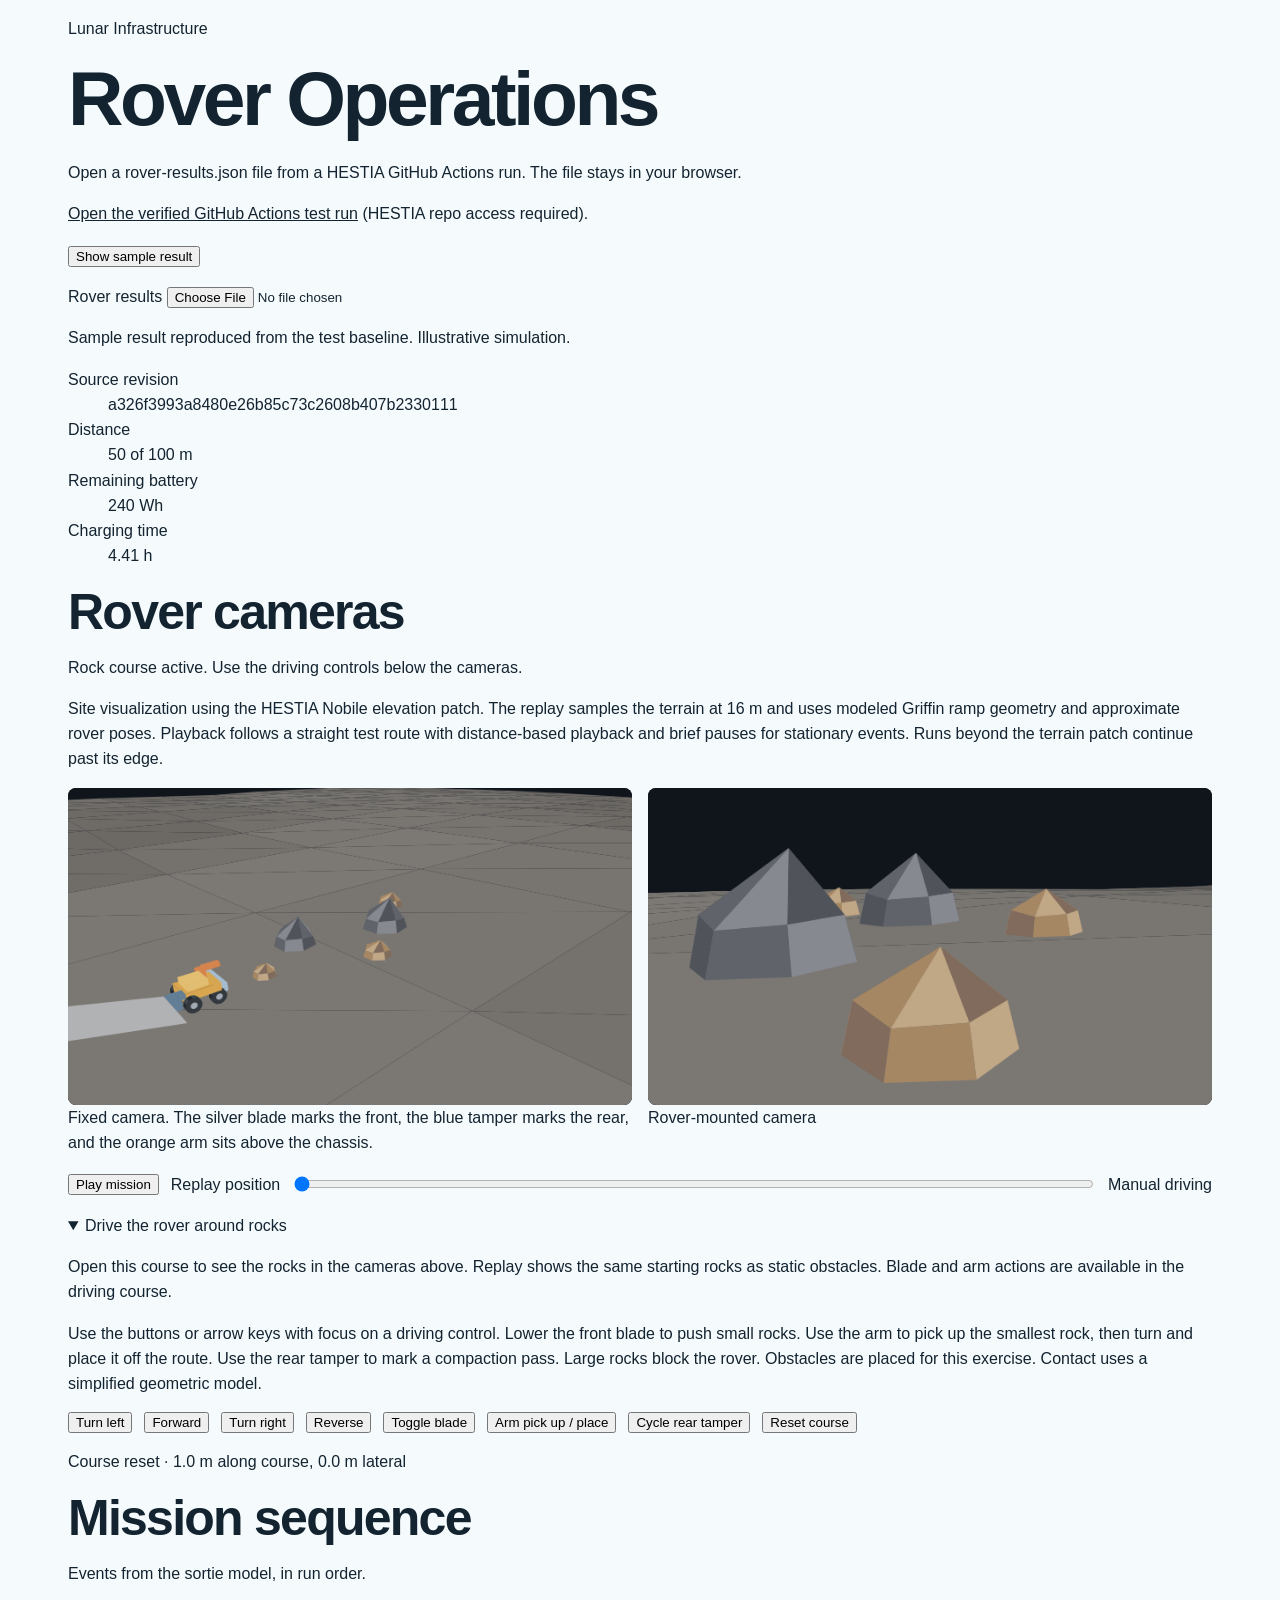
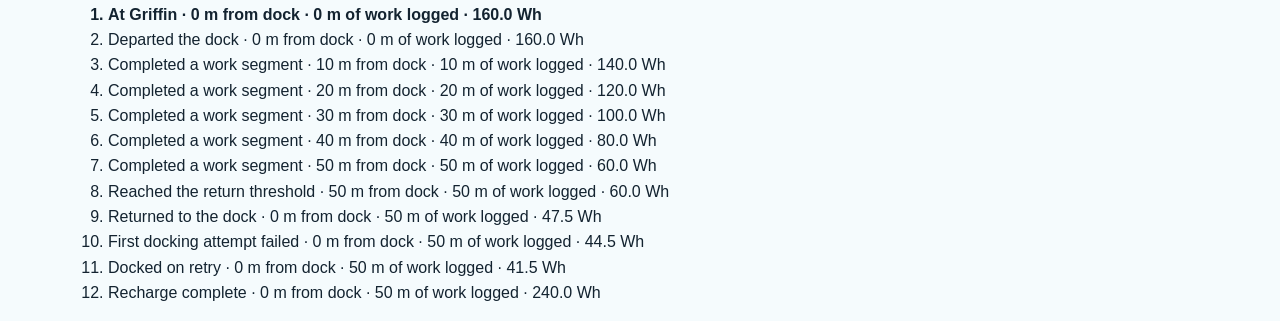
==== commit 39ff0fd3: "Give rocks opaque geometry and keep rover paths clear of obstacles" ====
--- a/rover-operations.html
+++ b/rover-operations.html
@@ -181,9 +181,16 @@
     const px=x+Math.cos(angle)*r, py=y+Math.sin(angle)*r;
     return [px,py,ground(px,py)];
   });
+  const middle=base.map(([px,py],i)=>[mix(x,px,.86),mix(y,py,.86),ground(x,y)+r*(.45+.06*(i%3))]);
   const peak=[x+r*.15,y-r*.12,ground(x,y)+r*(movable?1.1:1.35)];
   const colors=movable?['#a58764','#c0a786','#806b5c']:['#60636a','#878991','#505359'];
-  return base.map((point,i)=>({points:[point,base[(i+1)%base.length],peak],color:colors[i%3]}));
+  return base.flatMap((point,i)=>{
+    const next=(i+1)%base.length;
+    return [
+      {points:[point,base[next],middle[next],middle[i]],color:colors[i%3]},
+      {points:[middle[i],middle[next],peak],color:colors[(i+1)%3]}
+    ];
+  });
 }
 function wheelFaces(x,y) {
   const ring = side => Array.from({length:12},(_,i)=>{
@@ -286,7 +293,11 @@
   const dx=Math.cos(driver.heading)*distance, dy=Math.sin(driver.heading)*distance;
   const next={x:driver.x+dx,y:driver.y+dy,heading:driver.heading};
   if(next.x<.75 || next.x>23 || Math.abs(next.y)>9) { drawCourse('Course boundary'); return; }
-  const contacts=rocks.filter(rock=>gap(next,rock)<rock.r+.9 && gap(next,rock)<gap(driver,rock));
+  const contacts=rocks.filter(rock=>{
+    const along=((rock.x-driver.x)*dx+(rock.y-driver.y)*dy)/(dx*dx+dy*dy);
+    const t=Math.max(0,Math.min(1,along));
+    return t>0 && gap({x:driver.x+t*dx,y:driver.y+t*dy},rock)<rock.r+1.08;
+  });
   const rock=contacts[0];
   if(contacts.length>1 || (rock && (!rock.movable || !bladeDown || command!=='forward'))) { drawCourse('Blocked by rock'); return; }
   if(rock) {
@@ -316,7 +327,7 @@
     ? -rampRun : row.position_m;
 
 function drawReplay(value) {
-  document.getElementById('camera-mode').textContent='Mission replay. Rocks show their starting positions. The trace does not record rock interactions.';
+  document.getElementById('camera-mode').textContent='Mission replay. The displayed path bends around the starting rocks. The lateral detour is illustrative; the trace records distance along the route.';
   if(!replayRows.length) {
     views.forEach(ctx=>ctx.clearRect(0,0,ctx.canvas.width,ctx.canvas.height));
     replayEvent.textContent='';
@@ -325,14 +336,17 @@
   const index=Math.floor(value), blend=value-index;
   const a=replayRows[index], b=replayRows[Math.min(index+1,replayRows.length-1)];
   const x=mix(routeX(a),routeX(b),blend);
-  const z=x<0?toe-rampRise*x/rampRun:ground(x,0);
+  const y=-4.5*Math.max(0,Math.min(1,x/2,(20-x)/3));
+  const z=x<0?toe-rampRise*x/rampRun:ground(x,y);
   const returning=replayRows.slice(0,index+1).some(row=>row.event==='returned') || routeX(b)<routeX(a);
-  const direction=returning?-1:1;
-  const rover=roverFaces(x,0,z,returning?Math.PI:0);
+  const slope=x>0&&x<2?-2.25:x>17&&x<20?1.5:0;
+  const heading=Math.atan(slope)+(returning?Math.PI:0);
+  const dx=Math.cos(heading),dy=Math.sin(heading);
+  const rover=roverFaces(x,y,z,heading);
   const scenery=[ramp,...lander,...course.flatMap(rockFaces)].map(face=>({...face,layer:1}));
   const objects=[...terrain,...scenery];
   drawView(views[0],[-13,-17,toe+9],[20,0,toe],objects.concat(rover.map(face=>({...face,layer:1}))),true);
-  drawView(views[1],[x+direction*.4,0,z+1.05],[x+direction*6,0,z+.25],objects,true);
+  drawView(views[1],[x+dx*.4,y+dy*.4,z+1.05],[x+dx*6,y+dy*6,z+.25],objects,true);
   replayEvent.textContent=(eventLabels[a.event] ?? a.event)+' · '+mix(a.position_m,b.position_m,blend).toFixed(1)+' m from dock';
   if (index !== highlightedEvent) {
     trace.children[highlightedEvent]?.removeAttribute('aria-current');
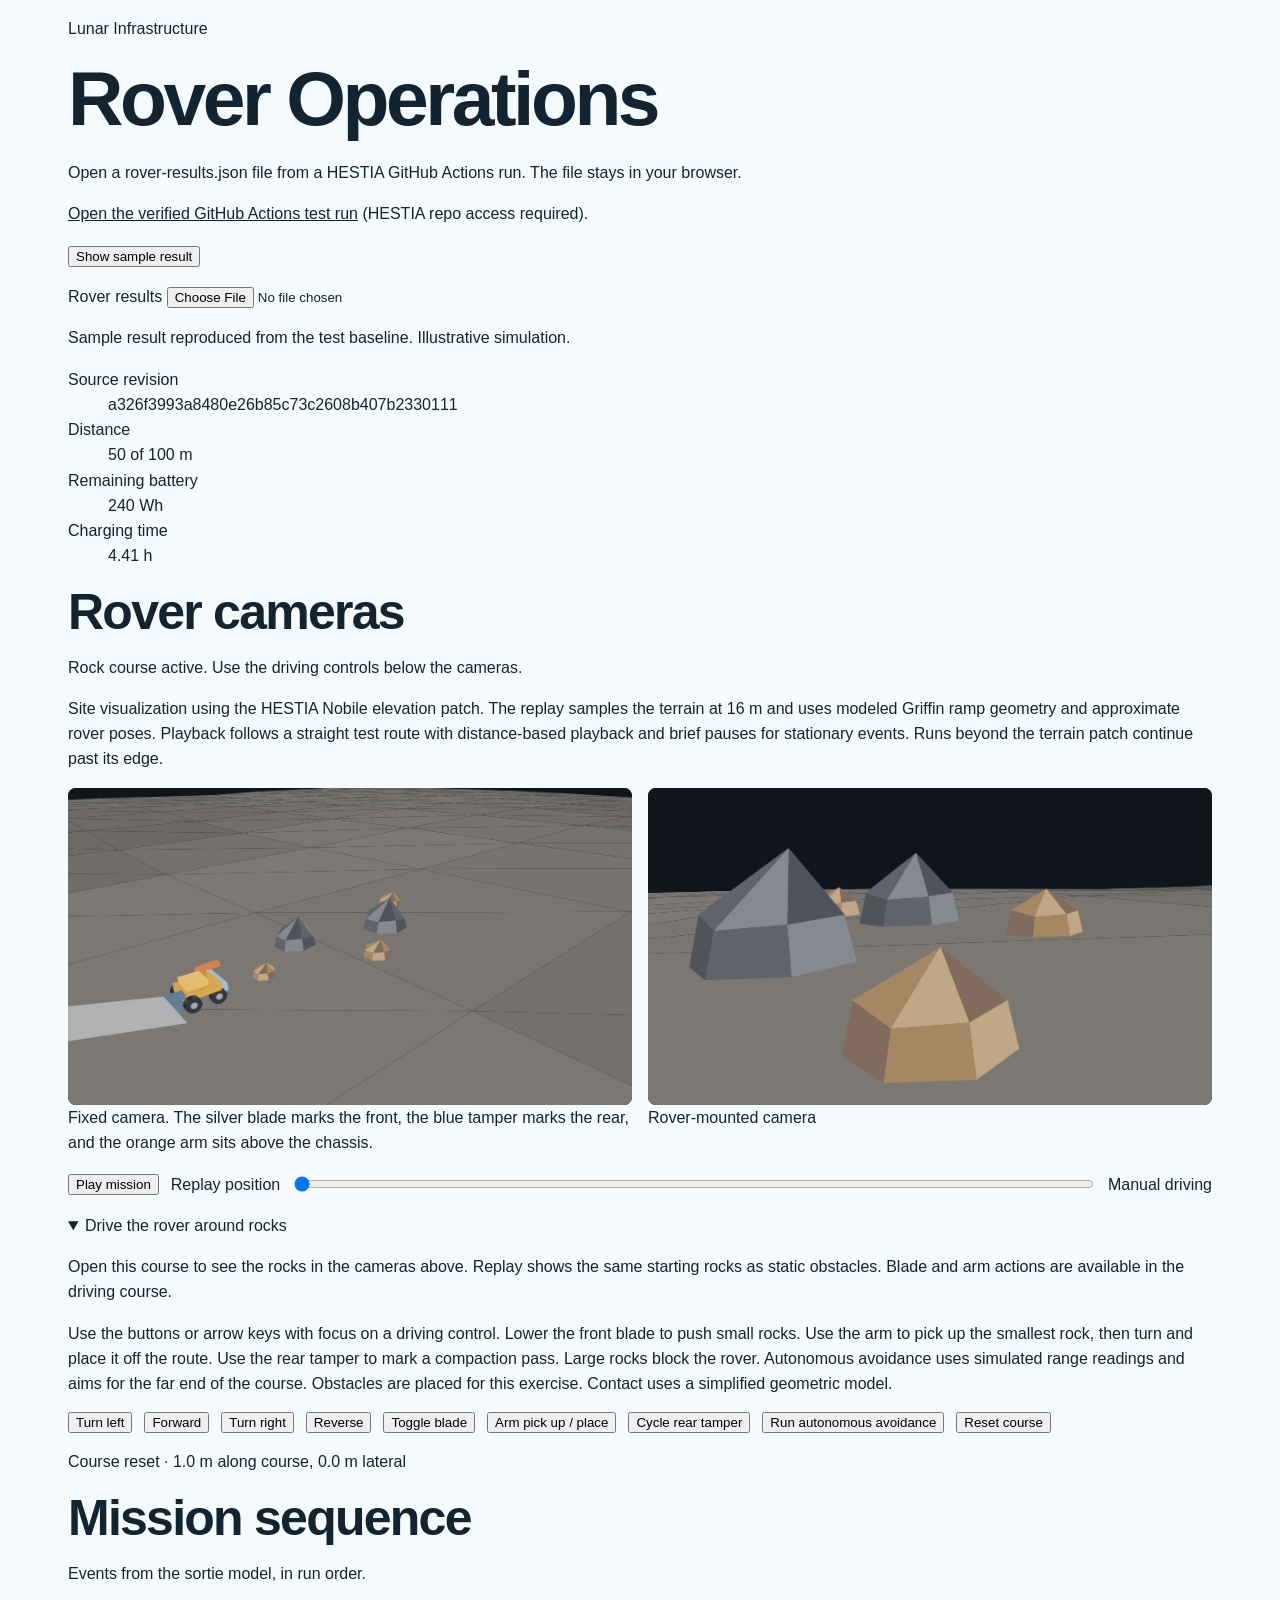
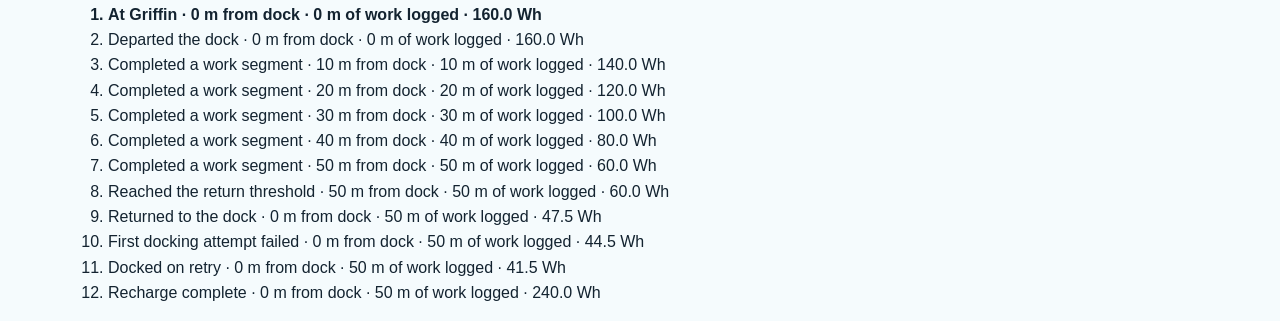
==== commit 59d3d210: "Add rover avoidance using local simulated range readings" ====
--- a/rover-operations.html
+++ b/rover-operations.html
@@ -41,7 +41,7 @@
 <details id="drive-mode">
   <summary>Drive the rover around rocks</summary>
   <p>Open this course to see the rocks in the cameras above. Replay shows the same starting rocks as static obstacles. Blade and arm actions are available in the driving course.</p>
-  <p>Use the buttons or arrow keys with focus on a driving control. Lower the front blade to push small rocks. Use the arm to pick up the smallest rock, then turn and place it off the route. Use the rear tamper to mark a compaction pass. Large rocks block the rover. Obstacles are placed for this exercise. Contact uses a simplified geometric model.</p>
+  <p>Use the buttons or arrow keys with focus on a driving control. Lower the front blade to push small rocks. Use the arm to pick up the smallest rock, then turn and place it off the route. Use the rear tamper to mark a compaction pass. Large rocks block the rover. Autonomous avoidance uses simulated range readings and aims for the far end of the course. Obstacles are placed for this exercise. Contact uses a simplified geometric model.</p>
   <div class="replay-controls" id="drive-controls">
     <button type="button" data-drive="left">Turn left</button>
     <button type="button" data-drive="forward">Forward</button>
@@ -50,6 +50,7 @@
     <button type="button" data-drive="blade">Toggle blade</button>
     <button type="button" data-drive="arm">Arm pick up / place</button>
     <button type="button" data-drive="tamper">Cycle rear tamper</button>
+    <button type="button" data-drive="auto" aria-pressed="false">Run autonomous avoidance</button>
     <button type="button" data-drive="reset">Reset course</button>
   </div>
   <p id="drive-status" role="status"></p>
@@ -165,7 +166,10 @@
   {x:15,y:3,r:.8,movable:true}
 ];
 let rocks, driver, tamps, carried, bladeDown;
+let autonomousTimer = null;
+let autonomousSteps = 0;
 function resetCourse() {
+  stopAutonomous();
   rocks=course.map(rock=>({...rock}));
   driver={x:1,y:0,heading:0};
   tamps=[];
@@ -245,6 +249,61 @@
   driveStatus.textContent=message+' · '+x.toFixed(1)+' m along course, '+y.toFixed(1)+' m lateral';
   replayEvent.textContent='Manual driving';
   document.getElementById('camera-mode').textContent='Rock course active. Use the driving controls below the cameras.';
+}
+
+function stopAutonomous() {
+  if (autonomousTimer !== null) clearInterval(autonomousTimer);
+  autonomousTimer = null;
+  const button = document.querySelector('[data-drive="auto"]');
+  button.textContent = 'Run autonomous avoidance';
+  button.setAttribute('aria-pressed','false');
+}
+
+function autonomousStep() {
+  const goal = {x:21,y:0};
+  if (gap(driver,goal)<.65) { stopAutonomous(); drawCourse('Autonomous goal reached'); return; }
+  if (++autonomousSteps>160) { stopAutonomous(); drawCourse('Autonomous run stopped at step limit'); return; }
+  const sensed = rocks.filter(rock=>gap(driver,rock)-rock.r<=5);
+  const points=[driver,goal];
+  for (const rock of sensed) {
+    for(let i=0;i<12;i++) {
+      const angle=i*Math.PI/6, radius=rock.r+1.65;
+      const point={x:rock.x+radius*Math.cos(angle),y:rock.y+radius*Math.sin(angle)};
+      if(point.x>=.75 && point.x<=23 && Math.abs(point.y)<=9) points.push(point);
+    }
+  }
+  const cost=points.map(()=>Infinity), first=points.map(()=>null), visited=new Set();
+  cost[0]=0;
+  while(visited.size<points.length) {
+    let from=-1;
+    for(let i=0;i<points.length;i++) {
+      if(!visited.has(i) && Number.isFinite(cost[i]) && (from<0 || cost[i]<cost[from])) from=i;
+    }
+    if(from<0 || from===1) break;
+    visited.add(from);
+    const start=points[from];
+    for(let to=1;to<points.length;to++) {
+      if(visited.has(to)) continue;
+      const end=points[to], distance=gap(start,end);
+      if(distance<.01 || cost[from]+distance>=cost[to]) continue;
+      const dx=(end.x-start.x)/distance, dy=(end.y-start.y)/distance;
+      const blocked=sensed.some(rock=>{
+        const along=Math.max(0,Math.min(distance,(rock.x-start.x)*dx+(rock.y-start.y)*dy));
+        return gap({x:start.x+along*dx,y:start.y+along*dy},rock)<rock.r+1.14;
+      });
+      if(blocked) continue;
+      cost[to]=cost[from]+distance;
+      first[to]=from===0?end:first[from];
+    }
+  }
+  const waypoint=first[1];
+  if(!waypoint) { stopAutonomous(); drawCourse('Autonomous stop: no clear route'); return; }
+  const heading=Math.atan2(waypoint.y-driver.y,waypoint.x-driver.x);
+  const oldX=driver.x, oldY=driver.y;
+  driver.heading=heading;
+  drive('forward');
+  if(driver.x===oldX && driver.y===oldY) { stopAutonomous(); drawCourse('Autonomous stop: contact or boundary'); return; }
+  drawCourse('Autonomous · '+sensed.length+' obstacles in range');
 }
 
 function drive(command) {
@@ -314,13 +373,27 @@
 }
 driveMode.ontoggle=()=>{
   if(driveMode.open) { stopReplay(); resetCourse(); }
-  else drawReplay(Number(position.value));
+  else { stopAutonomous(); drawReplay(Number(position.value)); }
 };
 const controls=document.getElementById('drive-controls');
-controls.onclick=event=>{if(event.target.dataset.drive) drive(event.target.dataset.drive);};
+controls.onclick=event=>{
+  const command=event.target.dataset.drive;
+  if(!command) return;
+  if(command==='auto') {
+    if(autonomousTimer!==null) { stopAutonomous(); drawCourse('Autonomous run stopped'); return; }
+    resetCourse();
+    autonomousSteps=0;
+    event.target.setAttribute('aria-pressed','true');
+    event.target.textContent='Stop autonomous run';
+    autonomousTimer=setInterval(autonomousStep,120);
+    return;
+  }
+  stopAutonomous();
+  drive(command);
+};
 controls.onkeydown=event=>{
   const command={ArrowUp:'forward',ArrowDown:'back',ArrowLeft:'left',ArrowRight:'right'}[event.key];
-  if(command) {event.preventDefault(); drive(command);}
+  if(command) {event.preventDefault(); stopAutonomous(); drive(command);}
 };
 
 const routeX = row =>['at_griffin','night_hold','insufficient_energy_to_depart'].includes(row.event)
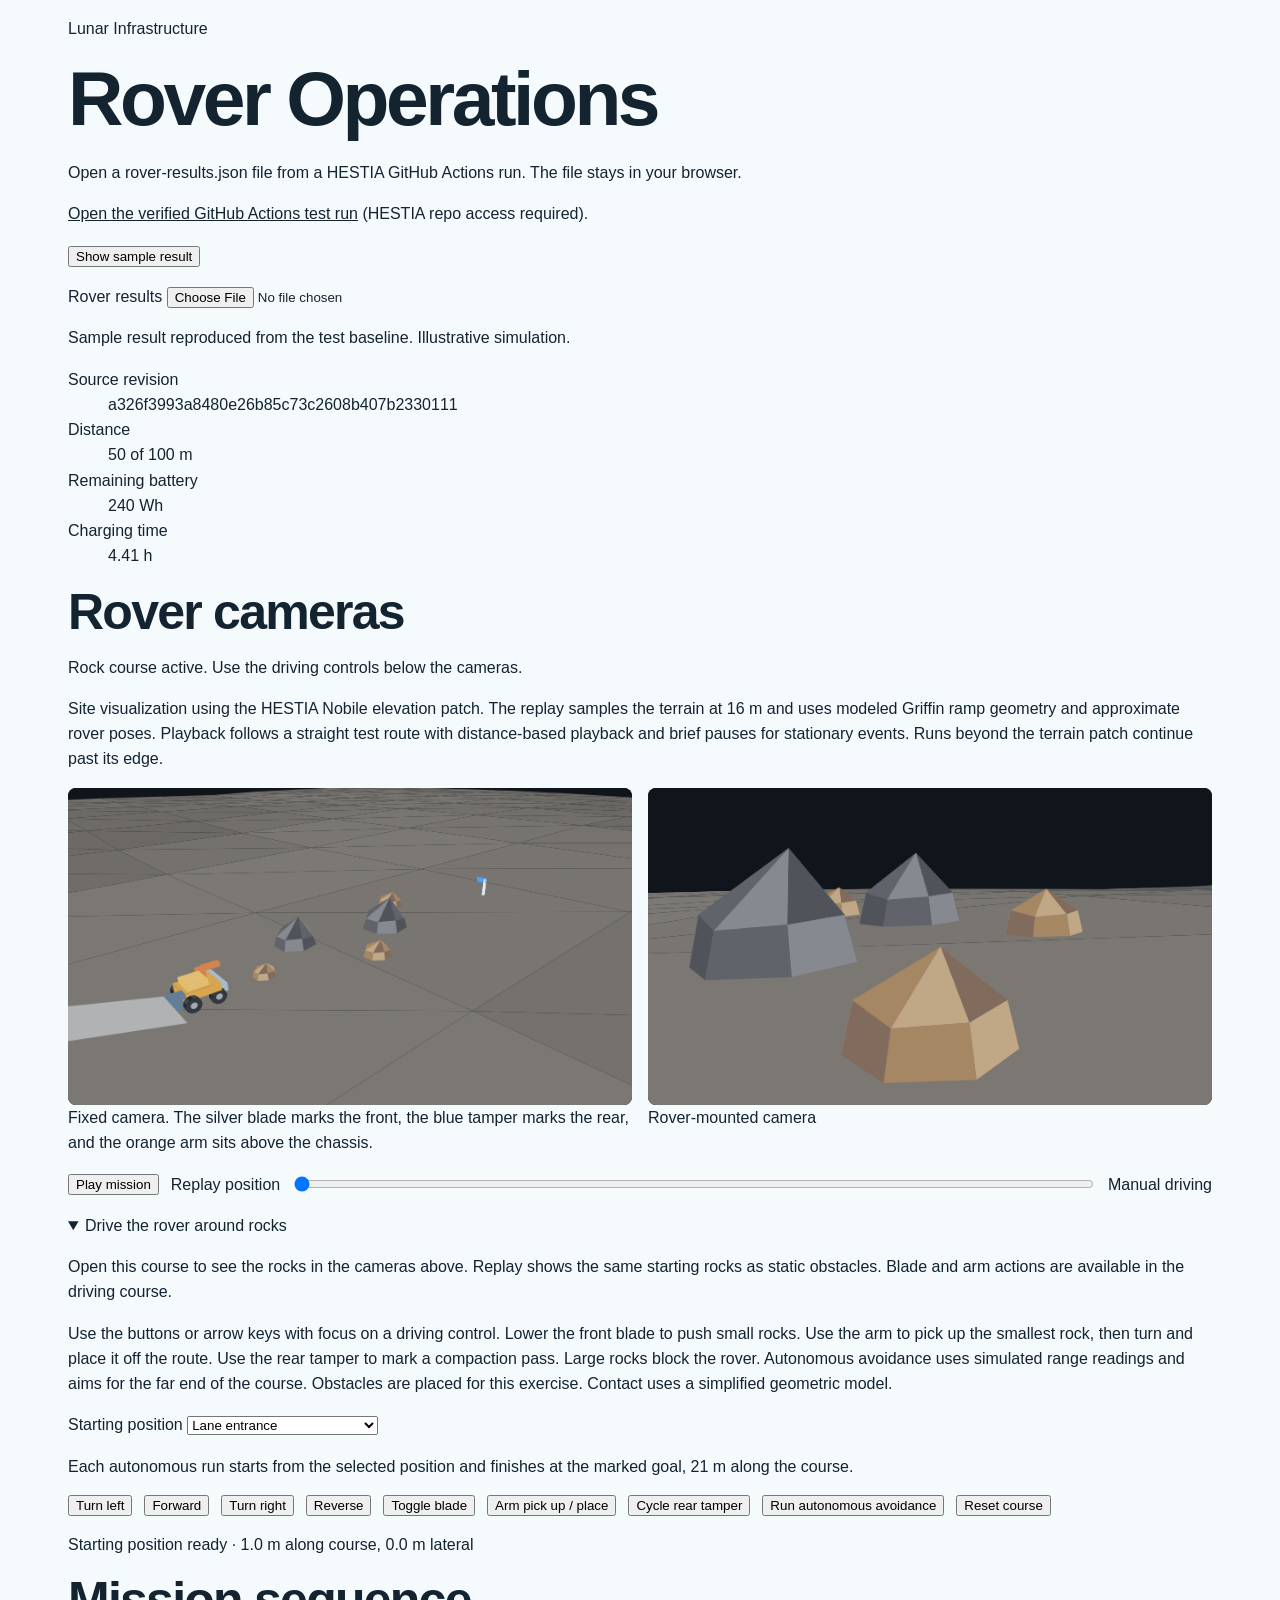
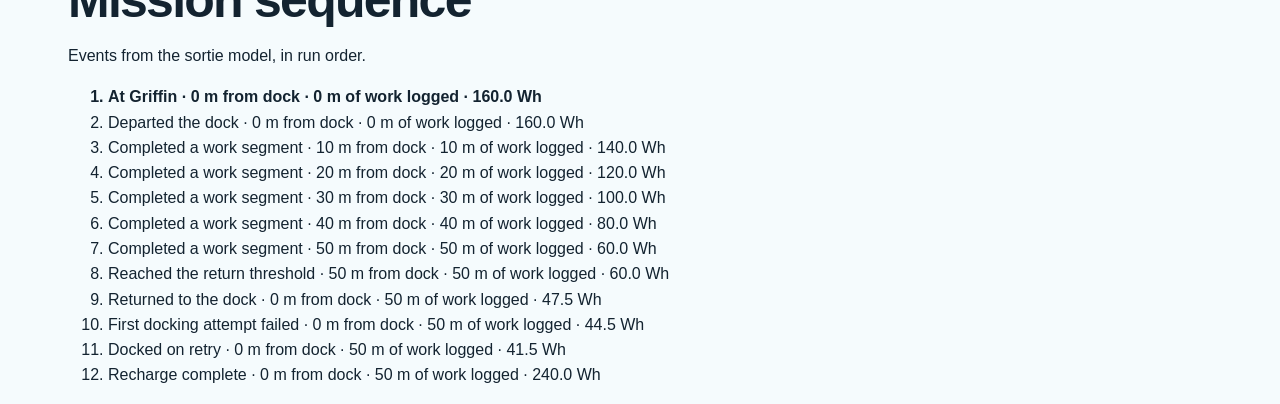
==== commit 6df50474: "Add selectable rover starting positions and a marked autonomy goal" ====
--- a/rover-operations.html
+++ b/rover-operations.html
@@ -42,6 +42,13 @@
   <summary>Drive the rover around rocks</summary>
   <p>Open this course to see the rocks in the cameras above. Replay shows the same starting rocks as static obstacles. Blade and arm actions are available in the driving course.</p>
   <p>Use the buttons or arrow keys with focus on a driving control. Lower the front blade to push small rocks. Use the arm to pick up the smallest rock, then turn and place it off the route. Use the rear tamper to mark a compaction pass. Large rocks block the rover. Autonomous avoidance uses simulated range readings and aims for the far end of the course. Obstacles are placed for this exercise. Contact uses a simplified geometric model.</p>
+  <label for="course-start">Starting position</label>
+  <select id="course-start">
+    <option value="lane">Lane entrance</option>
+    <option value="south">Near first cluster · south side</option>
+    <option value="north">Midcourse · north side</option>
+  </select>
+  <p>Each autonomous run starts from the selected position and finishes at the marked goal, 21 m along the course.</p>
   <div class="replay-controls" id="drive-controls">
     <button type="button" data-drive="left">Turn left</button>
     <button type="button" data-drive="forward">Forward</button>
@@ -165,17 +172,24 @@
   {x:12,y:.5,r:1.25,movable:false},
   {x:15,y:3,r:.8,movable:true}
 ];
+const startSelect = document.getElementById('course-start');
+const courseStarts = {
+  lane:{x:1,y:0,heading:0},
+  south:{x:6,y:-3,heading:0},
+  north:{x:11,y:3.5,heading:0}
+};
+const courseGoal = {x:21,y:0};
 let rocks, driver, tamps, carried, bladeDown;
 let autonomousTimer = null;
 let autonomousSteps = 0;
 function resetCourse() {
   stopAutonomous();
   rocks=course.map(rock=>({...rock}));
-  driver={x:1,y:0,heading:0};
+  driver={...(courseStarts[startSelect.value] ?? courseStarts.lane)};
   tamps=[];
   carried=null;
   bladeDown=false;
-  drawCourse('Course reset');
+  drawCourse('Starting position ready');
 }
 const gap=(a,b)=>Math.hypot(a.x-b.x,a.y-b.y);
 
@@ -242,7 +256,10 @@
     [x+.3,y+.35,ground(x+.3,y+.35)+.03],[x-.3,y+.35,ground(x-.3,y+.35)+.03]
   ]}));
   const load=carried?box(x+dx*1.1-.2,y+dy*1.1-.2,z+1.12,.4,.4,.35,'#a58764'):[];
-  const courseObjects=[ramp,...lander,...marks,...rocks.flatMap(rockFaces),...load];
+  const goalZ = ground(courseGoal.x,courseGoal.y);
+  const goalMarker=box(courseGoal.x-.06,courseGoal.y-.06,goalZ,.12,.12,1.1,'#e5edf4')
+    .concat(box(courseGoal.x-.05,courseGoal.y-.06,goalZ+.85,.10,.65,.3,'#4f9eff'));
+  const courseObjects=[ramp,...lander,...marks,...rocks.flatMap(rockFaces),...load,...goalMarker];
   const objects=[...terrain,...courseObjects.map(face=>({...face,layer:1}))];
   drawView(views[0],[-4,-15,toe+9],[9,0,toe],objects.concat(rover.map(face=>({...face,layer:1}))),true);
   drawView(views[1],[x+dx*.45,y+dy*.45,z+1.05],[x+dx*6,y+dy*6,z+.25],objects,true);
@@ -260,8 +277,8 @@
 }
 
 function autonomousStep() {
-  const goal = {x:21,y:0};
-  if (gap(driver,goal)<.65) { stopAutonomous(); drawCourse('Autonomous goal reached'); return; }
+  const goal = courseGoal;
+  if (gap(driver,goal)<.65) { stopAutonomous(); drawCourse('Run complete: reached the 21 m goal'); return; }
   if (++autonomousSteps>160) { stopAutonomous(); drawCourse('Autonomous run stopped at step limit'); return; }
   const sensed = rocks.filter(rock=>gap(driver,rock)-rock.r<=5);
   const points=[driver,goal];
@@ -375,6 +392,7 @@
   if(driveMode.open) { stopReplay(); resetCourse(); }
   else { stopAutonomous(); drawReplay(Number(position.value)); }
 };
+startSelect.onchange=()=>{if(driveMode.open) resetCourse();};
 const controls=document.getElementById('drive-controls');
 controls.onclick=event=>{
   const command=event.target.dataset.drive;
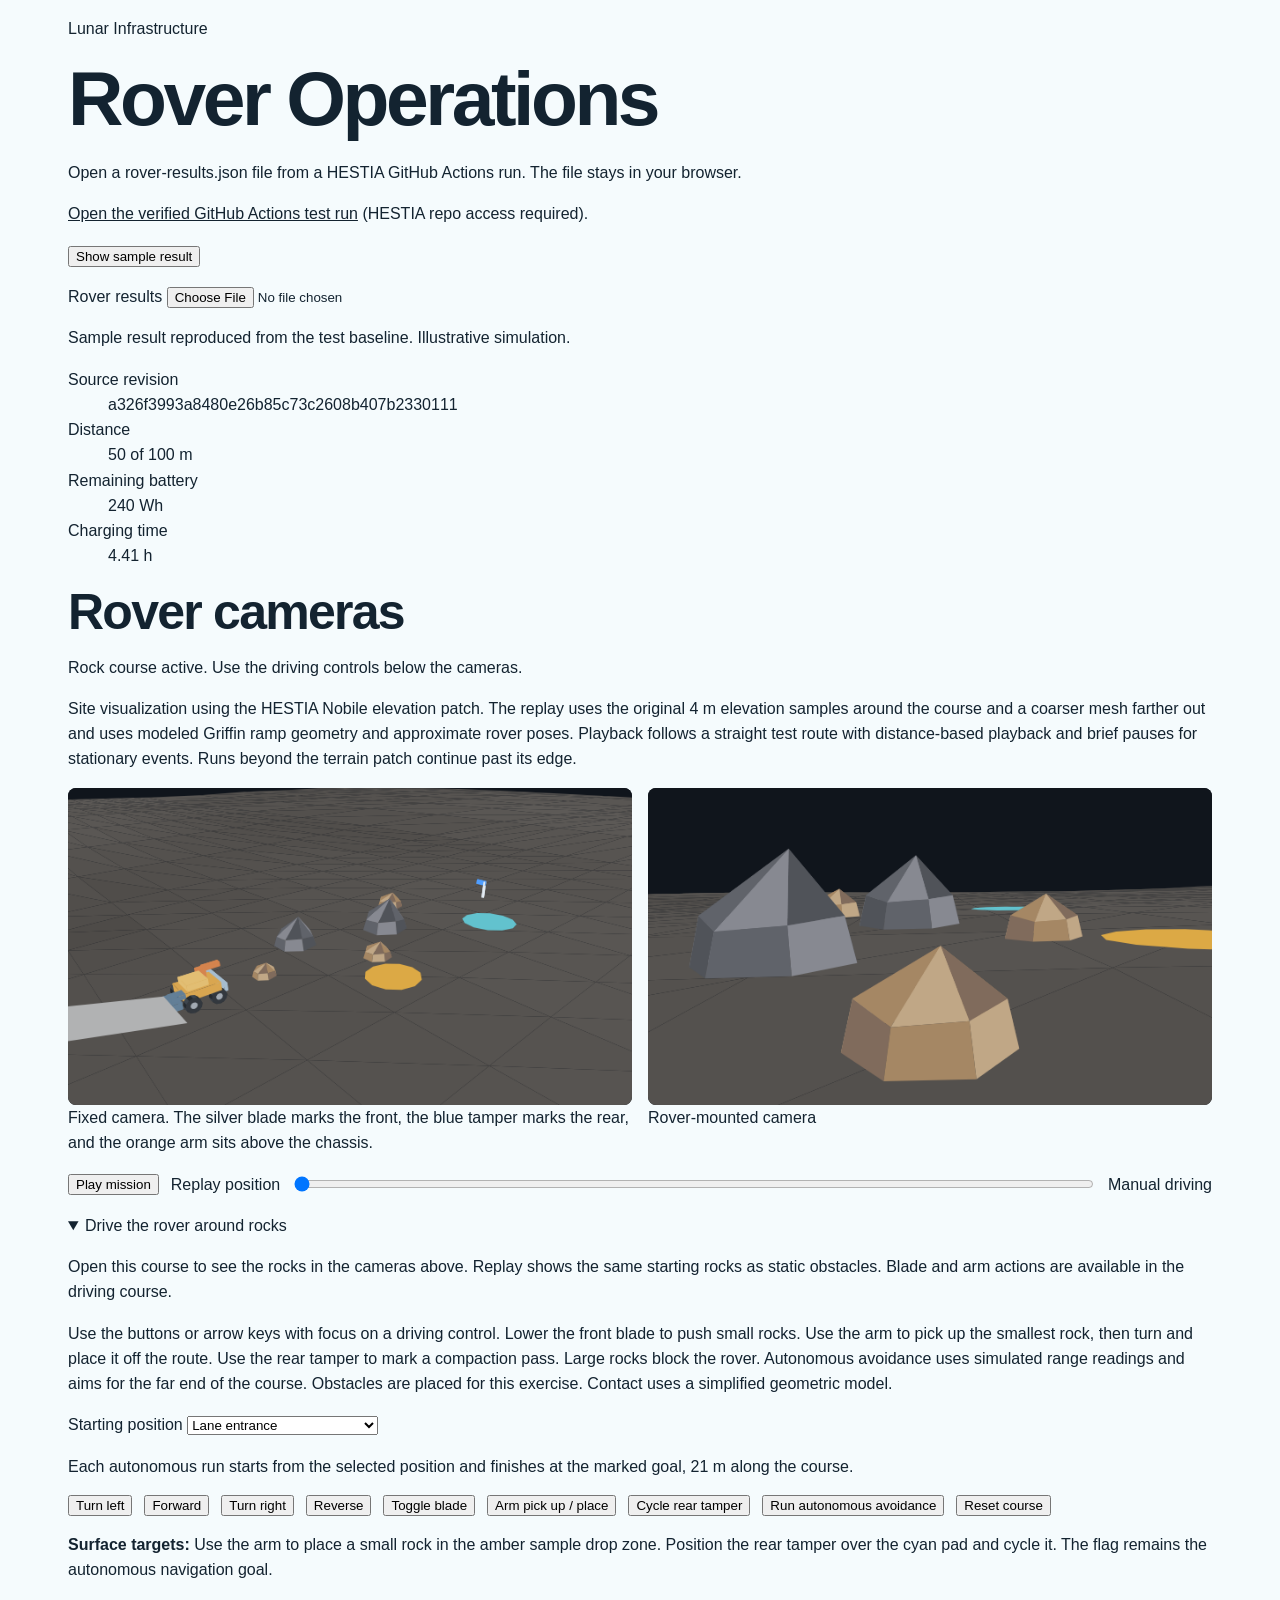
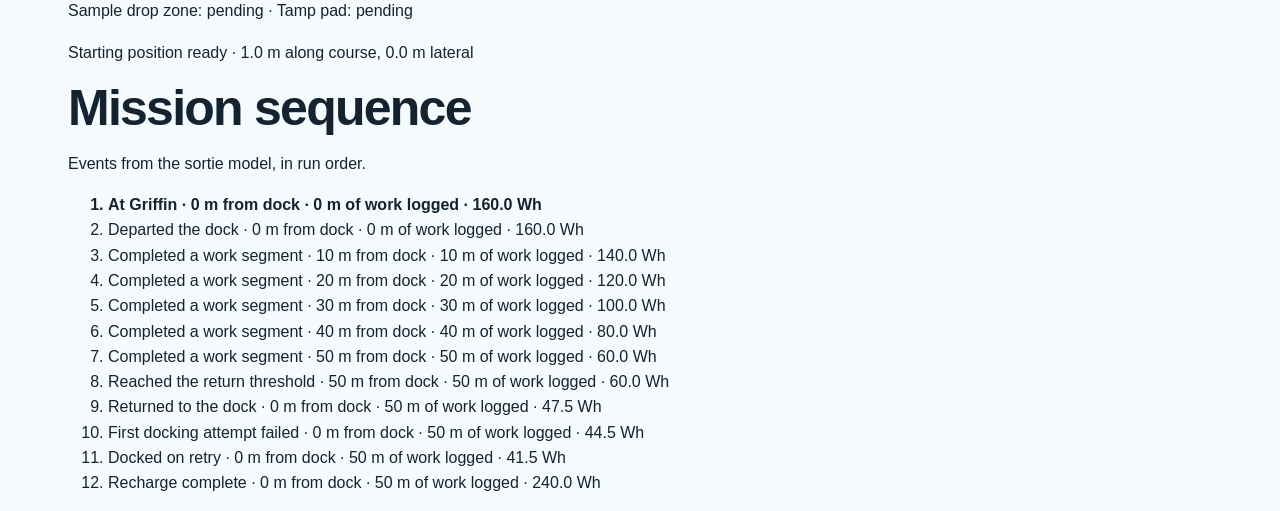
==== commit 149f7013: "Render native Nobile terrain detail and add rover surface work targets" ====
--- a/rover-operations.html
+++ b/rover-operations.html
@@ -27,7 +27,7 @@
 <dl id="metrics"></dl>
 <h2>Rover cameras</h2>
 <p id="camera-mode">Rock course active. The first tan rock is straight ahead. The driving controls are below the cameras.</p>
-<p>Site visualization using the HESTIA Nobile elevation patch. The replay samples the terrain at 16 m and uses modeled Griffin ramp geometry and approximate rover poses. Playback follows a straight test route with distance-based playback and brief pauses for stationary events. Runs beyond the terrain patch continue past its edge.</p>
+<p>Site visualization using the HESTIA Nobile elevation patch. The replay uses the original 4 m elevation samples around the course and a coarser mesh farther out and uses modeled Griffin ramp geometry and approximate rover poses. Playback follows a straight test route with distance-based playback and brief pauses for stationary events. Runs beyond the terrain patch continue past its edge.</p>
 <div class="replay-views">
   <figure><canvas id="fixed-view" width="640" height="360" aria-label="Fixed camera terrain visualization"></canvas><figcaption>Fixed camera. The silver blade marks the front, the blue tamper marks the rear, and the orange arm sits above the chassis.</figcaption></figure>
   <figure><canvas id="rover-view" width="640" height="360" aria-label="Rover-mounted camera terrain visualization"></canvas><figcaption>Rover-mounted camera</figcaption></figure>
@@ -60,6 +60,8 @@
     <button type="button" data-drive="auto" aria-pressed="false">Run autonomous avoidance</button>
     <button type="button" data-drive="reset">Reset course</button>
   </div>
+  <p><strong>Surface targets:</strong> Use the arm to place a small rock in the amber sample drop zone. Position the rear tamper over the cyan pad and cycle it. The flag remains the autonomous navigation goal.</p>
+  <p id="work-status"></p>
   <p id="drive-status" role="status"></p>
 </details>
 <h2>Mission sequence</h2>
@@ -80,7 +82,7 @@
   night_hold: 'Held at Griffin overnight',
   insufficient_energy_to_depart: 'Held at Griffin due to low battery'
 };
-const elevations = [1.31,1.51,1.27,0.66,0.33,0.83,1.14,1.33,1.12,0.99,0.53,0.14,0.38,0.28,0.16,0,1.76,1.7,1.76,1.5,1.06,1.1,1.33,1.55,1.44,1.06,0.53,0.29,0.69,0.81,0.81,0.61,2.07,1.75,1.7,1.49,1.36,1.49,1.64,1.88,1.84,1.41,0.94,0.82,1.04,1.3,1.3,1.1,2.45,2.17,1.97,1.69,1.65,1.67,1.85,1.93,1.92,1.8,1.69,1.62,1.61,1.76,1.64,1.53,2.84,2.69,2.4,2.25,1.96,1.78,1.67,1.83,1.84,1.72,1.96,2.1,2.06,2.18,2.2,1.92,2.74,2.9,2.65,2.46,2.11,1.59,1.59,1.6,1.63,1.8,2.31,2.73,2.67,2.61,2.52,2.16,2.47,2.77,2.78,2.48,2.16,1.66,1.45,1.57,1.87,2.2,2.72,3.11,3.04,2.66,2.3,2.17,2.48,2.45,2.79,3,2.71,2.22,1.96,2.22,2.58,2.79,3.01,3.32,3.03,2.53,2.16,2.11,2.91,2.88,3.2,3.22,3.28,2.87,2.71,2.82,3.13,3.22,3.26,3.31,3,2.71,2.47,2.4,3.49,3.56,3.66,3.57,3.47,3.47,3.55,3.47,3.46,3.44,3.34,3.28,3.12,2.92,2.76,2.48,3.77,4.17,4.13,3.99,3.97,4.03,4.08,4.03,3.94,3.72,3.55,3.37,3.24,2.96,2.84,2.6,4.17,4.34,4.4,4.48,4.59,4.36,4.21,4.22,4.27,4.14,3.74,3.52,3.64,3.48,3.31,2.78,4.73,4.63,4.46,4.43,4.67,4.65,4.7,4.28,4.59,4.55,4.1,4,4.13,4.09,3.78,3.5,5.08,4.9,4.66,4.65,5.03,5.05,5.11,5.33,5.25,5.19,4.79,4.83,4.77,4.6,4.46,4.29,5.9,5.36,5.03,5.02,5.5,5.48,5.31,5.6,5.61,5.49,5.25,5.22,5.1,5.18,5.09,5,6.41,6.15,5.85,5.66,5.87,5.77,5.38,5.42,5.65,5.68,5.42,5.37,5.61,5.98,5.88,5.68];
+const elevations = [1.49,1.54,1.58,1.65,1.69,1.68,1.64,1.54,1.45,1.31,1.16,1,0.84,0.68,0.56,0.5,0.51,0.58,0.73,0.88,1.01,1.09,1.18,1.25,1.32,1.37,1.43,1.52,1.51,1.47,1.41,1.34,1.3,1.29,1.29,1.24,1.17,1.05,0.93,0.81,0.71,0.59,0.48,0.37,0.32,0.32,0.36,0.46,0.56,0.63,0.62,0.55,0.46,0.39,0.36,0.34,0.34,0.32,0.3,0.25,0.18,0.11,0.05,0,1.55,1.55,1.59,1.65,1.71,1.75,1.73,1.68,1.62,1.53,1.41,1.26,1.11,0.96,0.86,0.8,0.78,0.82,0.92,0.99,1.08,1.16,1.25,1.31,1.39,1.46,1.53,1.52,1.6,1.53,1.44,1.42,1.37,1.31,1.31,1.28,1.2,1.05,0.9,0.77,0.65,0.55,0.43,0.33,0.3,0.31,0.38,0.51,0.61,0.69,0.7,0.63,0.57,0.5,0.52,0.46,0.49,0.49,0.47,0.43,0.33,0.25,0.16,0.08,1.66,1.63,1.65,1.7,1.76,1.82,1.81,1.78,1.76,1.74,1.69,1.54,1.4,1.24,1.13,1.04,0.99,1.02,1.05,1.08,1.14,1.21,1.29,1.36,1.45,1.52,1.59,1.65,1.64,1.59,1.52,1.44,1.38,1.35,1.32,1.28,1.19,1.04,0.91,0.77,0.64,0.53,0.42,0.32,0.29,0.33,0.42,0.58,0.69,0.77,0.79,0.77,0.72,0.65,0.62,0.62,0.64,0.63,0.61,0.55,0.45,0.36,0.26,0.19,1.79,1.74,1.73,1.77,1.83,1.9,1.91,1.91,1.9,1.89,1.86,1.73,1.61,1.48,1.32,1.2,1.15,1.14,1.14,1.17,1.23,1.28,1.33,1.4,1.48,1.54,1.61,1.66,1.68,1.67,1.62,1.54,1.47,1.41,1.36,1.29,1.2,1.06,0.94,0.81,0.68,0.56,0.43,0.33,0.43,0.47,0.56,0.64,0.76,0.86,0.9,0.91,0.89,0.86,0.84,0.81,0.8,0.8,0.77,0.72,0.63,0.52,0.41,0.34,1.94,1.88,1.83,1.82,1.88,1.91,1.94,1.96,1.94,1.92,1.9,1.8,1.68,1.56,1.39,1.26,1.23,1.22,1.22,1.24,1.28,1.31,1.36,1.43,1.51,1.57,1.65,1.69,1.73,1.75,1.72,1.68,1.62,1.53,1.44,1.35,1.24,1.11,0.99,0.85,0.71,0.57,0.45,0.37,0.47,0.53,0.56,0.73,0.87,0.97,1,0.99,0.99,1.01,1,0.98,0.99,0.96,0.93,0.83,0.79,0.67,0.56,0.48,2.04,1.97,1.92,1.88,1.89,1.9,1.94,1.94,1.94,1.91,1.88,1.78,1.69,1.6,1.47,1.35,1.34,1.33,1.33,1.34,1.36,1.37,1.42,1.47,1.56,1.64,1.71,1.77,1.83,1.86,1.84,1.81,1.75,1.65,1.54,1.44,1.31,1.19,1.07,0.92,0.78,0.62,0.51,0.43,0.55,0.61,0.63,0.78,0.94,1.04,1.08,1.08,1.08,1.1,1.11,1.12,1.15,1.13,1.1,0.99,0.91,0.82,0.72,0.64,2.11,2.04,1.97,1.92,1.89,1.88,1.88,1.89,1.9,1.87,1.83,1.76,1.67,1.58,1.5,1.44,1.43,1.44,1.45,1.44,1.46,1.49,1.49,1.55,1.67,1.77,1.85,1.91,1.93,1.96,1.96,1.87,1.81,1.78,1.66,1.54,1.41,1.26,1.13,0.98,0.84,0.68,0.59,0.54,0.67,0.62,0.75,0.88,1.04,1.12,1.16,1.19,1.18,1.21,1.24,1.28,1.3,1.23,1.19,1.12,1.04,1,0.88,0.77,2.19,2.09,2.01,1.95,1.91,1.88,1.86,1.88,1.89,1.87,1.83,1.76,1.69,1.61,1.54,1.5,1.5,1.53,1.55,1.56,1.58,1.58,1.57,1.65,1.76,1.85,1.94,2,2.02,2.05,2.04,2.02,1.96,1.88,1.75,1.61,1.48,1.34,1.23,1.08,0.95,0.82,0.77,0.74,0.76,0.83,0.9,0.99,1.12,1.21,1.28,1.33,1.34,1.36,1.4,1.43,1.43,1.35,1.31,1.32,1.22,1.12,1,0.9,2.25,2.19,2.05,1.98,1.93,1.91,1.9,1.89,1.88,1.86,1.81,1.75,1.67,1.61,1.56,1.54,1.54,1.58,1.61,1.64,1.67,1.64,1.68,1.72,1.82,1.9,1.99,2.04,2.06,2.08,2.08,2.07,2.02,1.95,1.82,1.71,1.59,1.46,1.37,1.25,1.11,1,0.95,0.95,1,1.07,1.12,1.17,1.22,1.29,1.37,1.44,1.48,1.48,1.49,1.49,1.47,1.46,1.44,1.36,1.28,1.18,1.07,0.97,2.36,2.23,2.15,2.06,2,1.96,1.97,1.95,1.9,1.85,1.8,1.73,1.65,1.61,1.57,1.57,1.57,1.6,1.65,1.69,1.75,1.77,1.8,1.83,1.88,1.94,2,2.05,2.08,2.1,2.09,2.07,2.03,2,1.93,1.82,1.72,1.61,1.5,1.41,1.32,1.23,1.19,1.18,1.22,1.28,1.3,1.32,1.3,1.37,1.44,1.53,1.59,1.61,1.6,1.57,1.54,1.51,1.49,1.42,1.35,1.28,1.17,1.08,2.48,2.36,2.26,2.17,2.11,2.05,2.04,2.03,1.97,1.88,1.81,1.73,1.68,1.65,1.64,1.63,1.62,1.65,1.69,1.73,1.81,1.83,1.88,1.9,1.95,1.96,2.01,2.06,2.1,2.1,2.09,2.06,2.04,2.03,1.99,1.93,1.86,1.77,1.67,1.6,1.53,1.46,1.43,1.4,1.4,1.42,1.44,1.46,1.45,1.49,1.57,1.65,1.68,1.7,1.68,1.65,1.63,1.6,1.57,1.52,1.47,1.41,1.31,1.23,2.58,2.49,2.4,2.31,2.24,2.15,2.14,2.12,2.04,1.96,1.88,1.86,1.82,1.75,1.74,1.74,1.71,1.72,1.73,1.76,1.83,1.87,1.9,1.97,2.01,1.99,2.03,2.06,2.1,2.11,2.09,2.06,2.05,2.04,2.02,1.99,1.95,1.89,1.84,1.75,1.7,1.66,1.64,1.61,1.61,1.59,1.59,1.62,1.64,1.69,1.75,1.81,1.81,1.81,1.77,1.73,1.71,1.69,1.67,1.64,1.6,1.56,1.48,1.41,2.63,2.57,2.49,2.44,2.35,2.27,2.25,2.21,2.15,2.07,2.01,1.92,1.87,1.86,1.86,1.86,1.83,1.8,1.79,1.81,1.85,1.88,1.97,1.99,2.03,2.02,2.05,2.07,2.11,2.11,2.12,2.08,2.1,2.08,2.06,2.02,1.98,1.96,1.93,1.91,1.87,1.85,1.83,1.82,1.8,1.77,1.75,1.76,1.79,1.87,1.85,1.88,1.94,1.93,1.87,1.84,1.82,1.8,1.77,1.74,1.71,1.66,1.59,1.52,2.71,2.68,2.62,2.56,2.48,2.39,2.35,2.33,2.26,2.18,2.12,2.04,1.99,1.96,1.97,1.96,1.89,1.86,1.86,1.85,1.87,1.88,1.96,1.98,2.03,2.02,2.05,2.07,2.11,2.13,2.12,2.09,2.12,2.05,2.07,2.03,1.99,1.99,2.02,2.04,2,2,1.98,1.97,1.94,1.91,1.87,1.88,1.9,1.95,2,2.05,2.04,2.01,1.96,1.95,1.93,1.91,1.87,1.83,1.77,1.71,1.64,1.58,2.84,2.8,2.74,2.7,2.61,2.54,2.46,2.43,2.37,2.31,2.25,2.17,2.11,2.08,2.08,2.04,1.98,1.95,1.93,1.9,1.92,1.91,1.93,1.93,1.97,1.99,2.03,2.05,2.09,2.12,2.11,2.09,2.07,2.05,2.04,2,1.97,2.02,2.07,2.12,2.14,2.15,2.12,2.11,2.06,2.03,2.02,1.98,2,2.05,2.08,2.13,2.14,2.11,2.06,2.09,2.05,2.02,1.97,1.94,1.86,1.78,1.7,1.64,2.95,2.93,2.9,2.84,2.74,2.68,2.59,2.55,2.48,2.44,2.37,2.31,2.25,2.23,2.19,2.14,2.07,2.02,1.99,1.96,1.96,1.93,1.91,1.88,1.91,1.91,1.96,2.01,2.06,2.08,2.09,2.06,2.09,2.04,2,1.97,1.94,1.99,2.05,2.13,2.17,2.19,2.21,2.21,2.18,2.16,2.11,2.09,2.1,2.14,2.18,2.24,2.25,2.25,2.23,2.26,2.22,2.17,2.14,2.07,1.97,1.89,1.81,1.74,3.02,3.03,3.03,2.97,2.87,2.8,2.7,2.64,2.58,2.55,2.5,2.48,2.42,2.38,2.31,2.25,2.14,2.05,1.99,1.96,1.96,1.93,1.9,1.85,1.85,1.86,1.9,1.96,2.01,2.02,2.05,2.01,2.02,1.99,1.95,1.91,1.9,1.94,2,2.08,2.14,2.2,2.26,2.28,2.28,2.28,2.25,2.29,2.24,2.27,2.3,2.34,2.35,2.37,2.39,2.41,2.38,2.35,2.3,2.21,2.1,2,1.92,1.83,3.04,3.08,3.1,3.08,2.99,2.9,2.79,2.72,2.66,2.62,2.57,2.59,2.56,2.52,2.43,2.34,2.21,2.08,1.97,1.93,1.91,1.9,1.88,1.87,1.86,1.85,1.87,1.9,1.94,1.94,1.98,1.95,1.94,1.95,1.93,1.89,1.91,1.94,2.01,2.08,2.16,2.26,2.35,2.41,2.45,2.47,2.45,2.42,2.43,2.44,2.44,2.46,2.48,2.5,2.54,2.56,2.55,2.51,2.44,2.31,2.19,2.09,2,1.9,3.06,3.13,3.17,3.15,3.07,2.98,2.88,2.79,2.71,2.67,2.63,2.63,2.62,2.5,2.42,2.32,2.26,2.11,1.96,1.89,1.84,1.84,1.85,1.86,1.86,1.86,1.87,1.88,1.9,1.89,1.89,1.87,1.89,1.91,1.9,1.87,1.92,1.97,2.04,2.14,2.25,2.38,2.48,2.56,2.63,2.6,2.63,2.6,2.6,2.59,2.6,2.61,2.62,2.64,2.64,2.64,2.63,2.58,2.51,2.38,2.26,2.14,2.05,1.95,3.04,3.1,3.13,3.14,3.11,3.06,2.98,2.88,2.78,2.71,2.65,2.65,2.64,2.55,2.47,2.37,2.24,2.15,1.98,1.87,1.78,1.78,1.79,1.83,1.82,1.83,1.82,1.83,1.85,1.84,1.81,1.82,1.84,1.85,1.87,1.88,1.95,2.01,2.09,2.23,2.37,2.53,2.63,2.73,2.79,2.75,2.75,2.78,2.77,2.75,2.74,2.76,2.76,2.75,2.72,2.72,2.63,2.58,2.5,2.4,2.32,2.18,2.07,1.98,2.92,2.99,3.05,3.08,3.08,3.06,3.01,2.93,2.83,2.75,2.68,2.66,2.64,2.62,2.54,2.38,2.29,2.13,1.98,1.88,1.77,1.73,1.73,1.75,1.77,1.79,1.79,1.8,1.78,1.77,1.75,1.78,1.81,1.84,1.87,1.91,1.98,2.07,2.19,2.34,2.49,2.63,2.75,2.86,2.91,2.94,2.91,2.88,2.85,2.83,2.81,2.82,2.79,2.79,2.74,2.72,2.7,2.68,2.59,2.48,2.34,2.21,2.1,2.02,2.84,2.91,2.95,3,3.02,3.04,3.03,2.99,2.89,2.81,2.72,2.68,2.62,2.58,2.49,2.41,2.25,2.12,1.98,1.87,1.76,1.68,1.66,1.72,1.69,1.72,1.72,1.73,1.72,1.73,1.74,1.79,1.82,1.88,1.94,1.99,2.09,2.19,2.31,2.47,2.64,2.73,2.89,2.93,3.04,3.06,3.05,3.02,2.98,2.94,2.91,2.92,2.85,2.83,2.74,2.71,2.67,2.66,2.61,2.5,2.36,2.24,2.14,2.05,2.72,2.84,2.89,2.94,2.99,3.03,3.02,2.99,2.92,2.85,2.77,2.69,2.6,2.52,2.47,2.36,2.23,2.11,2.01,1.89,1.77,1.69,1.65,1.64,1.67,1.71,1.72,1.72,1.72,1.72,1.75,1.8,1.86,1.94,2.02,2.09,2.2,2.31,2.43,2.59,2.75,2.88,2.98,3.08,3.13,3.17,3.16,3.14,3.1,3.07,3.01,2.96,2.86,2.78,2.68,2.64,2.6,2.61,2.58,2.52,2.4,2.3,2.2,2.12,2.68,2.82,2.9,2.95,2.99,3.02,3.01,2.99,2.95,2.88,2.79,2.71,2.62,2.52,2.48,2.38,2.27,2.16,2.05,1.92,1.79,1.7,1.65,1.62,1.63,1.67,1.7,1.71,1.75,1.79,1.83,1.86,1.92,1.99,2.09,2.17,2.27,2.39,2.52,2.66,2.82,2.98,3.08,3.17,3.22,3.25,3.25,3.23,3.18,3.12,3.05,2.97,2.85,2.74,2.62,2.54,2.5,2.51,2.51,2.48,2.41,2.35,2.25,2.16,2.65,2.78,2.86,2.92,2.95,2.99,2.98,2.99,2.96,2.91,2.84,2.75,2.66,2.57,2.53,2.43,2.34,2.24,2.14,1.99,1.84,1.73,1.68,1.64,1.63,1.64,1.67,1.7,1.75,1.82,1.9,1.98,2.04,2.12,2.2,2.28,2.37,2.48,2.6,2.74,2.9,3.06,3.17,3.26,3.29,3.31,3.31,3.27,3.22,3.15,3.08,2.98,2.84,2.71,2.57,2.47,2.48,2.4,2.41,2.4,2.35,2.34,2.25,2.19,2.63,2.7,2.76,2.81,2.85,2.91,2.94,2.98,2.97,2.94,2.91,2.86,2.76,2.66,2.61,2.51,2.44,2.33,2.22,2.07,1.94,1.83,1.74,1.68,1.66,1.66,1.7,1.73,1.79,1.89,2.01,2.14,2.25,2.35,2.41,2.46,2.53,2.61,2.68,2.81,2.98,3.14,3.25,3.33,3.36,3.37,3.37,3.3,3.21,3.13,3.08,2.96,2.81,2.66,2.51,2.42,2.34,2.34,2.33,2.31,2.28,2.28,2.23,2.2,2.59,2.62,2.63,2.66,2.71,2.79,2.86,2.93,2.95,2.98,2.99,2.96,2.89,2.8,2.74,2.61,2.52,2.42,2.32,2.19,2.08,1.97,1.88,1.81,1.8,1.8,1.85,1.88,1.94,2.01,2.11,2.24,2.4,2.53,2.6,2.66,2.69,2.74,2.77,2.9,3.04,3.21,3.33,3.41,3.43,3.42,3.39,3.32,3.22,3.11,3.05,2.92,2.78,2.62,2.49,2.41,2.34,2.32,2.3,2.27,2.23,2.23,2.21,2.21,2.61,2.6,2.56,2.58,2.61,2.68,2.78,2.87,2.95,3.02,3.07,3.09,3.06,3.01,2.93,2.79,2.69,2.56,2.46,2.34,2.23,2.13,2.04,1.97,1.95,1.98,2.04,2.08,2.14,2.18,2.24,2.46,2.58,2.71,2.78,2.82,2.84,2.85,2.87,3,3.13,3.31,3.41,3.47,3.47,3.46,3.42,3.32,3.22,3.1,3.03,2.87,2.73,2.56,2.52,2.44,2.38,2.29,2.27,2.26,2.23,2.24,2.26,2.28,2.66,2.63,2.6,2.61,2.63,2.69,2.79,2.89,2.97,3.06,3.12,3.17,3.18,3.16,3.08,2.97,2.89,2.75,2.63,2.5,2.4,2.3,2.21,2.14,2.14,2.19,2.27,2.33,2.4,2.43,2.47,2.57,2.76,2.85,2.94,2.98,2.97,2.97,2.99,3.08,3.19,3.34,3.41,3.48,3.5,3.47,3.41,3.31,3.2,3.11,3.01,2.84,2.71,2.59,2.48,2.39,2.34,2.29,2.29,2.3,2.29,2.31,2.34,2.38,2.74,2.7,2.67,2.67,2.69,2.75,2.83,2.95,3.02,3.13,3.19,3.26,3.28,3.27,3.22,3.17,3.1,2.94,2.82,2.68,2.56,2.45,2.38,2.32,2.33,2.41,2.49,2.57,2.65,2.69,2.74,2.83,2.97,3.03,3.11,3.12,3.1,3.08,3.1,3.16,3.25,3.36,3.42,3.48,3.5,3.46,3.4,3.29,3.19,3.12,3.01,2.84,2.74,2.63,2.53,2.44,2.39,2.41,2.34,2.35,2.35,2.37,2.41,2.45,2.83,2.79,2.74,2.73,2.84,2.9,2.98,3.06,3.1,3.19,3.22,3.29,3.3,3.34,3.31,3.29,3.24,3.11,2.99,2.83,2.7,2.59,2.54,2.49,2.51,2.59,2.67,2.74,2.81,2.85,2.93,3.01,3.13,3.18,3.25,3.23,3.22,3.19,3.19,3.23,3.29,3.37,3.43,3.48,3.49,3.44,3.37,3.27,3.18,3.09,2.97,2.84,2.77,2.7,2.63,2.55,2.5,2.45,2.45,2.43,2.43,2.43,2.47,2.48,2.96,2.92,2.85,2.91,2.94,3,3.08,3.16,3.22,3.28,3.29,3.33,3.33,3.39,3.39,3.39,3.35,3.26,3.13,2.96,2.84,2.82,2.7,2.66,2.68,2.72,2.78,2.85,2.91,2.96,3.04,3.12,3.22,3.29,3.28,3.35,3.31,3.27,3.27,3.3,3.35,3.41,3.46,3.52,3.49,3.43,3.35,3.26,3.16,3.09,3,2.9,2.83,2.76,2.69,2.62,2.59,2.55,2.56,2.5,2.51,2.48,2.48,2.45,3.09,3.06,2.99,2.95,3.06,3.12,3.15,3.29,3.38,3.44,3.43,3.43,3.4,3.42,3.43,3.47,3.46,3.39,3.28,3.15,3.05,2.97,2.92,2.87,2.89,2.89,2.92,2.96,3,3.05,3.15,3.22,3.31,3.4,3.37,3.44,3.4,3.37,3.36,3.39,3.44,3.49,3.52,3.56,3.49,3.42,3.35,3.26,3.18,3.12,3.05,2.97,2.89,2.82,2.74,2.68,2.65,2.62,2.63,2.57,2.57,2.51,2.49,2.44,3.25,3.21,3.18,3.15,3.15,3.22,3.31,3.41,3.48,3.55,3.54,3.55,3.53,3.52,3.5,3.52,3.52,3.48,3.43,3.34,3.26,3.19,3.14,3.1,3.1,3.08,3.06,3.08,3.12,3.17,3.25,3.32,3.39,3.46,3.51,3.49,3.46,3.42,3.41,3.44,3.49,3.54,3.56,3.51,3.51,3.42,3.35,3.28,3.21,3.17,3.13,3.06,2.97,2.87,2.81,2.71,2.67,2.65,2.67,2.62,2.59,2.53,2.51,2.44,3.4,3.37,3.36,3.34,3.37,3.44,3.5,3.55,3.59,3.62,3.62,3.63,3.61,3.59,3.56,3.57,3.57,3.55,3.54,3.49,3.44,3.39,3.36,3.32,3.33,3.3,3.25,3.25,3.28,3.31,3.36,3.41,3.46,3.5,3.53,3.52,3.5,3.46,3.43,3.46,3.51,3.57,3.59,3.51,3.53,3.44,3.36,3.3,3.25,3.22,3.17,3.12,3.03,2.92,2.81,2.81,2.77,2.7,2.72,2.66,2.59,2.52,2.49,2.43,3.55,3.55,3.54,3.53,3.58,3.61,3.66,3.68,3.7,3.68,3.67,3.67,3.66,3.65,3.64,3.63,3.61,3.59,3.6,3.59,3.56,3.55,3.54,3.53,3.53,3.48,3.44,3.44,3.45,3.45,3.49,3.52,3.55,3.56,3.57,3.55,3.53,3.5,3.46,3.46,3.51,3.55,3.58,3.57,3.51,3.45,3.39,3.33,3.28,3.23,3.19,3.13,3.06,2.98,2.91,2.84,2.81,2.83,2.81,2.74,2.65,2.56,2.47,2.39,3.67,3.71,3.71,3.7,3.74,3.77,3.8,3.82,3.84,3.81,3.79,3.76,3.74,3.72,3.72,3.69,3.65,3.63,3.63,3.63,3.65,3.68,3.7,3.71,3.73,3.7,3.68,3.66,3.65,3.63,3.65,3.64,3.64,3.64,3.64,3.63,3.62,3.57,3.52,3.5,3.52,3.53,3.54,3.52,3.46,3.41,3.39,3.34,3.3,3.26,3.21,3.15,3.09,3.04,3,2.97,2.94,2.84,2.79,2.79,2.66,2.54,2.41,2.3,3.77,3.86,3.89,3.89,3.92,3.94,3.99,4,3.99,3.97,3.94,3.9,3.87,3.84,3.82,3.77,3.72,3.76,3.76,3.77,3.73,3.81,3.88,3.93,3.97,3.94,3.92,3.88,3.87,3.84,3.82,3.79,3.78,3.78,3.77,3.76,3.75,3.71,3.66,3.61,3.57,3.52,3.5,3.47,3.43,3.39,3.38,3.35,3.32,3.3,3.25,3.19,3.13,3.08,3.03,3,2.98,2.88,2.83,2.83,2.72,2.6,2.42,2.29,3.82,3.93,4.01,4.06,4.12,4.15,4.16,4.15,4.13,4.1,4.07,4.04,4,3.97,3.95,3.9,3.83,3.86,3.86,3.88,3.87,3.95,4.06,4.13,4.16,4.14,4.12,4.09,4.05,4.03,4.02,3.99,3.94,3.89,3.86,3.87,3.86,3.82,3.78,3.71,3.66,3.59,3.54,3.48,3.44,3.39,3.37,3.36,3.34,3.33,3.28,3.21,3.12,3.07,3.03,2.98,2.93,2.91,2.85,2.8,2.73,2.64,2.47,2.34,3.89,4,4.1,4.19,4.27,4.33,4.24,4.32,4.26,4.21,4.16,4.13,4.12,4.13,4.1,4.05,3.98,3.94,3.93,3.96,4.08,4.14,4.21,4.26,4.27,4.26,4.24,4.22,4.2,4.18,4.17,4.13,4.09,4.02,3.98,3.94,3.9,3.87,3.83,3.77,3.71,3.65,3.59,3.51,3.47,3.42,3.4,3.38,3.37,3.34,3.29,3.23,3.13,3.08,3.01,2.97,2.93,2.89,2.84,2.82,2.77,2.7,2.59,2.46,3.95,4.07,4.17,4.28,4.35,4.41,4.43,4.39,4.31,4.23,4.15,4.14,4.17,4.21,4.21,4.19,4.15,4.12,4.1,4.15,4.21,4.28,4.3,4.31,4.26,4.23,4.22,4.21,4.21,4.21,4.21,4.18,4.12,4.05,4.02,3.94,3.9,3.83,3.8,3.76,3.73,3.7,3.67,3.61,3.55,3.51,3.47,3.45,3.42,3.38,3.3,3.22,3.14,3.11,3.06,3.04,3.02,2.99,2.92,2.86,2.78,2.71,2.62,2.52,4.05,4.16,4.25,4.34,4.4,4.46,4.48,4.45,4.37,4.29,4.23,4.24,4.28,4.33,4.36,4.37,4.35,4.31,4.3,4.33,4.33,4.37,4.35,4.35,4.26,4.27,4.25,4.19,4.2,4.22,4.24,4.21,4.16,4.11,4.1,4.01,3.95,3.89,3.85,3.82,3.77,3.72,3.67,3.61,3.57,3.55,3.53,3.51,3.49,3.45,3.39,3.32,3.25,3.21,3.18,3.18,3.17,3.14,3.03,2.93,2.82,2.72,2.62,2.54,4.15,4.26,4.34,4.4,4.45,4.49,4.5,4.48,4.42,4.35,4.32,4.35,4.41,4.44,4.51,4.54,4.53,4.51,4.48,4.45,4.41,4.43,4.38,4.35,4.27,4.24,4.22,4.24,4.25,4.3,4.33,4.31,4.28,4.23,4.22,4.13,4.04,3.99,3.95,3.91,3.83,3.75,3.66,3.59,3.56,3.57,3.58,3.59,3.58,3.56,3.5,3.45,3.39,3.36,3.33,3.32,3.3,3.25,3.12,2.99,2.84,2.73,2.66,2.54,4.25,4.34,4.4,4.45,4.48,4.5,4.5,4.49,4.49,4.46,4.47,4.5,4.55,4.58,4.66,4.67,4.69,4.66,4.61,4.54,4.47,4.45,4.41,4.39,4.32,4.32,4.3,4.32,4.32,4.39,4.42,4.42,4.39,4.36,4.33,4.28,4.2,4.15,4.07,3.96,3.85,3.77,3.68,3.7,3.58,3.61,3.65,3.66,3.69,3.66,3.62,3.57,3.53,3.49,3.45,3.43,3.4,3.32,3.19,3.06,2.9,2.76,2.65,2.58,4.35,4.43,4.48,4.5,4.52,4.53,4.54,4.55,4.57,4.58,4.63,4.64,4.66,4.67,4.71,4.73,4.77,4.74,4.69,4.62,4.54,4.49,4.45,4.43,4.39,4.41,4.4,4.41,4.4,4.44,4.46,4.47,4.45,4.45,4.42,4.37,4.32,4.28,4.19,4.06,3.92,3.82,3.73,3.69,3.7,3.74,3.77,3.8,3.82,3.8,3.76,3.7,3.65,3.62,3.57,3.53,3.49,3.39,3.24,3.11,2.96,2.84,2.72,2.64,4.48,4.54,4.58,4.59,4.59,4.59,4.6,4.63,4.66,4.67,4.73,4.7,4.69,4.69,4.74,4.76,4.8,4.79,4.75,4.66,4.59,4.55,4.51,4.48,4.47,4.48,4.47,4.46,4.46,4.48,4.48,4.51,4.52,4.51,4.48,4.45,4.43,4.36,4.25,4.13,3.99,3.89,3.83,3.81,3.83,3.88,3.93,3.96,3.97,3.97,3.95,3.89,3.82,3.76,3.71,3.66,3.61,3.5,3.38,3.24,3.1,2.96,2.85,2.74,4.64,4.69,4.7,4.7,4.69,4.67,4.66,4.66,4.68,4.7,4.75,4.72,4.68,4.67,4.72,4.76,4.8,4.82,4.81,4.71,4.65,4.61,4.59,4.57,4.56,4.54,4.48,4.47,4.46,4.46,4.49,4.56,4.59,4.59,4.58,4.54,4.48,4.42,4.32,4.22,4.08,3.97,3.9,3.89,3.92,4.02,4.06,4.08,4.1,4.11,4.09,4.05,4.01,3.95,3.88,3.81,3.74,3.65,3.56,3.42,3.29,3.13,3.01,2.89,4.79,4.81,4.79,4.78,4.76,4.73,4.71,4.69,4.71,4.72,4.72,4.68,4.63,4.63,4.68,4.75,4.81,4.84,4.85,4.76,4.71,4.69,4.68,4.69,4.69,4.63,4.52,4.46,4.39,4.41,4.5,4.61,4.68,4.71,4.72,4.67,4.59,4.5,4.41,4.31,4.19,4.08,3.98,3.97,4.01,4.12,4.16,4.19,4.22,4.23,4.21,4.19,4.17,4.06,4,3.96,3.87,3.77,3.69,3.57,3.51,3.36,3.24,3.1,4.91,4.9,4.88,4.85,4.81,4.77,4.72,4.67,4.64,4.66,4.64,4.63,4.61,4.61,4.67,4.76,4.85,4.92,4.94,4.89,4.83,4.8,4.79,4.85,4.88,4.82,4.7,4.59,4.46,4.48,4.54,4.68,4.77,4.85,4.88,4.81,4.72,4.63,4.52,4.41,4.28,4.19,4.08,4.06,4.18,4.19,4.24,4.29,4.31,4.31,4.29,4.28,4.27,4.19,4.17,4.06,3.96,3.87,3.79,3.73,3.68,3.6,3.49,3.34,4.99,4.97,4.94,4.9,4.85,4.81,4.76,4.69,4.62,4.65,4.63,4.64,4.62,4.64,4.7,4.79,4.87,4.96,5,4.97,4.92,4.88,4.89,4.94,4.99,5,4.94,4.83,4.71,4.69,4.72,4.82,4.9,4.97,5.01,4.96,4.87,4.75,4.66,4.52,4.42,4.32,4.22,4.21,4.26,4.32,4.37,4.42,4.43,4.41,4.38,4.36,4.36,4.34,4.26,4.16,4.08,4,3.94,3.9,3.86,3.82,3.73,3.62,5.07,5.05,5.03,4.99,4.93,4.89,4.82,4.74,4.74,4.64,4.63,4.65,4.67,4.71,4.77,4.85,4.93,5.02,5.08,5.06,5.03,4.99,4.99,5.04,5.1,5.14,5.16,5.12,5.04,5.02,5,5.01,5.06,5.11,5.13,5.11,5.04,4.93,4.83,4.73,4.57,4.49,4.41,4.4,4.46,4.5,4.54,4.58,4.59,4.57,4.54,4.51,4.47,4.45,4.38,4.32,4.26,4.19,4.13,4.09,4.06,4.04,3.99,3.9,5.16,5.12,5.09,5.04,5,4.97,4.91,4.83,4.74,4.72,4.69,4.71,4.74,4.81,4.89,4.98,5.05,5.12,5.15,5.13,5.11,5.09,5.09,5.13,5.22,5.27,5.34,5.34,5.31,5.3,5.25,5.23,5.24,5.24,5.24,5.23,5.22,5.12,5.01,4.86,4.77,4.72,4.68,4.67,4.72,4.74,4.75,4.77,4.76,4.74,4.71,4.68,4.64,4.59,4.52,4.48,4.45,4.39,4.34,4.31,4.27,4.22,4.17,4.07,5.26,5.22,5.16,5.12,5.08,5.05,4.98,4.93,4.84,4.81,4.77,4.79,4.83,4.93,5.04,5.13,5.21,5.26,5.28,5.24,5.23,5.21,5.21,5.22,5.29,5.35,5.44,5.48,5.51,5.51,5.48,5.44,5.43,5.39,5.38,5.37,5.37,5.31,5.21,5.08,4.97,4.92,4.91,4.96,5.01,5.01,4.99,4.97,4.95,4.92,4.88,4.83,4.78,4.75,4.68,4.65,4.64,4.59,4.56,4.51,4.47,4.41,4.36,4.26,5.41,5.35,5.28,5.22,5.17,5.14,5.07,5.02,4.94,4.89,4.85,4.88,4.93,5.04,5.17,5.28,5.37,5.42,5.41,5.37,5.35,5.3,5.26,5.25,5.29,5.36,5.47,5.54,5.61,5.62,5.6,5.56,5.55,5.51,5.5,5.48,5.48,5.42,5.36,5.25,5.16,5.11,5.11,5.17,5.22,5.22,5.19,5.14,5.09,5.05,5.02,5,4.97,4.91,4.84,4.8,4.78,4.73,4.71,4.67,4.62,4.55,4.5,4.42,5.6,5.52,5.43,5.35,5.28,5.23,5.15,5.08,5,4.96,4.92,4.94,5.01,5.14,5.27,5.4,5.5,5.56,5.55,5.52,5.48,5.41,5.35,5.29,5.31,5.43,5.45,5.55,5.66,5.69,5.7,5.67,5.65,5.61,5.59,5.57,5.56,5.52,5.47,5.4,5.33,5.29,5.29,5.31,5.32,5.31,5.26,5.22,5.19,5.16,5.14,5.14,5.1,5.04,4.99,4.95,4.92,4.89,4.86,4.81,4.75,4.69,4.62,4.54,5.81,5.72,5.6,5.52,5.41,5.33,5.25,5.17,5.07,5.02,5,5.03,5.1,5.22,5.36,5.51,5.61,5.67,5.61,5.59,5.55,5.53,5.43,5.44,5.35,5.48,5.54,5.59,5.71,5.74,5.79,5.77,5.74,5.7,5.67,5.65,5.62,5.58,5.55,5.47,5.4,5.38,5.37,5.39,5.38,5.35,5.3,5.25,5.24,5.22,5.23,5.23,5.23,5.2,5.17,5.11,5.08,5.07,5.04,5,4.94,4.89,4.79,4.71,6.08,5.96,5.79,5.66,5.54,5.46,5.38,5.31,5.21,5.17,5.17,5.17,5.2,5.3,5.44,5.58,5.68,5.75,5.72,5.7,5.66,5.62,5.54,5.46,5.49,5.5,5.58,5.67,5.78,5.8,5.83,5.82,5.79,5.75,5.73,5.7,5.67,5.62,5.57,5.49,5.43,5.4,5.39,5.4,5.4,5.35,5.3,5.28,5.28,5.29,5.31,5.33,5.35,5.36,5.34,5.31,5.27,5.26,5.22,5.22,5.18,5.13,5.03,4.94,6.34,6.21,6.06,5.9,5.76,5.66,5.59,5.52,5.43,5.4,5.38,5.36,5.38,5.43,5.54,5.67,5.77,5.85,5.82,5.8,5.75,5.72,5.64,5.56,5.57,5.6,5.68,5.71,5.78,5.8,5.82,5.8,5.81,5.8,5.78,5.76,5.73,5.69,5.63,5.54,5.46,5.4,5.38,5.38,5.39,5.37,5.33,5.32,5.32,5.37,5.41,5.45,5.52,5.56,5.56,5.52,5.49,5.43,5.38,5.4,5.41,5.28,5.21,5.13,6.46,6.39,6.27,6.14,5.98,5.85,5.79,5.71,5.65,5.62,5.58,5.54,5.56,5.58,5.66,5.75,5.86,5.94,5.96,5.92,5.86,5.79,5.72,5.63,5.58,5.58,5.63,5.65,5.74,5.77,5.81,5.8,5.82,5.8,5.81,5.81,5.76,5.76,5.7,5.6,5.5,5.42,5.38,5.38,5.38,5.39,5.39,5.4,5.43,5.5,5.57,5.63,5.71,5.76,5.79,5.74,5.69,5.62,5.58,5.57,5.59,5.47,5.41,5.39,6.53,6.47,6.39,6.31,6.19,6.06,5.97,5.91,5.86,5.81,5.75,5.71,5.72,5.73,5.79,5.86,5.95,6,6,5.97,5.89,5.81,5.76,5.64,5.55,5.5,5.5,5.55,5.65,5.71,5.75,5.78,5.82,5.81,5.84,5.85,5.8,5.8,5.75,5.66,5.55,5.45,5.43,5.43,5.44,5.46,5.48,5.52,5.59,5.69,5.78,5.85,5.92,5.99,6.03,5.99,5.91,5.82,5.76,5.72,5.72,5.7,5.63,5.51,6.59,6.52,6.47,6.42,6.33,6.23,6.14,6.1,6.03,5.98,5.92,5.86,5.84,5.84,5.9,5.99,6.05,6.06,6.05,6.01,5.95,5.86,5.78,5.66,5.55,5.48,5.44,5.5,5.6,5.69,5.75,5.8,5.83,5.84,5.87,5.87,5.86,5.81,5.77,5.68,5.6,5.52,5.52,5.52,5.55,5.59,5.63,5.7,5.79,5.88,6,6.1,6.16,6.19,6.19,6.15,6.06,5.99,5.92,5.88,5.85,5.82,5.74,5.63,6.61,6.56,6.52,6.48,6.44,6.39,6.35,6.25,6.25,6.18,6.09,6.03,5.97,5.96,6.01,6.1,6.14,6.13,6.1,6.05,5.97,5.92,5.82,5.73,5.64,5.56,5.51,5.54,5.61,5.67,5.75,5.8,5.83,5.84,5.86,5.86,5.88,5.85,5.82,5.77,5.71,5.65,5.67,5.7,5.76,5.8,5.86,5.92,6.01,6.07,6.2,6.28,6.34,6.33,6.29,6.22,6.13,6.07,6,5.96,5.91,5.88,5.8,5.72,6.62,6.57,6.54,6.52,6.51,6.5,6.46,6.45,6.37,6.3,6.2,6.15,6.1,6.11,6.14,6.21,6.23,6.22,6.18,6.11,6.01,5.94,5.85,5.81,5.74,5.68,5.63,5.62,5.63,5.69,5.74,5.77,5.79,5.81,5.85,5.88,5.91,5.92,5.93,5.9,5.84,5.81,5.84,5.88,5.95,6.01,6.08,6.14,6.22,6.27,6.36,6.41,6.47,6.43,6.38,6.28,6.19,6.11,6.04,6,5.95,5.93,5.87,5.8,6.67,6.63,6.61,6.58,6.58,6.57,6.56,6.48,6.5,6.43,6.34,6.28,6.23,6.26,6.29,6.33,6.32,6.31,6.25,6.17,6.07,5.98,5.91,5.87,5.83,5.8,5.76,5.72,5.67,5.67,5.71,5.73,5.76,5.79,5.85,5.91,5.96,6.01,6.06,6.06,6.04,6.01,6.06,6.1,6.18,6.25,6.32,6.36,6.44,6.48,6.54,6.57,6.61,6.55,6.47,6.36,6.27,6.17,6.1,6.07,6.02,6,5.95,5.85];
 const views = ['fixed-view','rover-view'].map(id => document.getElementById(id).getContext('2d'));
 const toggle = document.getElementById('replay-toggle');
 const position = document.getElementById('replay-position');
@@ -100,21 +102,27 @@
 const mix = (a,b,t) => a+(b-a)*t;
 
 function ground(x,y) {
-  const gx = Math.max(0,Math.min(14.999,(x+120)/16));
-  const gy = Math.max(0,Math.min(14.999,(120-y)/16));
-  const col = Math.floor(gx), row = Math.floor(gy), i = row*16+col;
-  return mix(mix(elevations[i],elevations[i+1],gx-col),
-    mix(elevations[i+16],elevations[i+17],gx-col),gy-row);
-}
-const terrain = [];
-for(let row=0;row<15;row++) {
-  for(let col=0;col<15;col++) {
-    const x=col*16-120, y=120-row*16, i=row*16+col;
-    const a=[x,y,elevations[i]], b=[x+16,y,elevations[i+1]];
-    const c=[x+16,y-16,elevations[i+17]], d=[x,y-16,elevations[i+16]];
-    const shade=Math.round(112+(b[2]-a[2])*9+(d[2]-a[2])*13);
-    const color='rgb('+shade+' '+(shade-3)+' '+(shade-7)+')';
-    terrain.push({points:[a,b,c],color},{points:[a,c,d],color});
+  const gx=Math.max(0,Math.min(62.999,(x+126)/4));
+  const gy=Math.max(0,Math.min(62.999,(126-y)/4));
+  const col=Math.floor(gx),row=Math.floor(gy),i=row*64+col;
+  const u=gx-col,v=gy-row;
+  const nw=elevations[i],ne=elevations[i+1],sw=elevations[i+64],se=elevations[i+65];
+  return u>=v ? nw+(ne-nw)*u+(se-ne)*v : nw+(se-sw)*u+(sw-nw)*v;
+}
+const terrain=[];
+const columns=[-126,-110,-94,-78,-62,-46,-30,-18,-14,-10,-6,-2,2,6,10,14,18,22,26,30,34,38,54,70,86,102,118,126];
+const rows=[126,110,94,78,62,46,30,18,14,10,6,2,-2,-6,-10,-14,-18,-30,-46,-62,-78,-94,-110,-126];
+for(let row=0;row<rows.length-1;row++) {
+  for(let col=0;col<columns.length-1;col++) {
+    const point=(x,y)=>[x,y,ground(x,y)];
+    const x=columns[col], y=rows[row], east=columns[col+1], south=rows[row+1];
+    const a=point(x,y), b=point(east,y), c=point(east,south), d=point(x,south);
+    for(const [p,q,r] of [[a,b,c],[a,c,d]]) {
+      const normal=unit(cross(minus(r,p),minus(q,p)));
+      const illumination=Math.max(0,dot(normal,[.83,-.53,.17]));
+      const shade=Math.round(62+154*illumination);
+      terrain.push({points:[p,q,r],color:'rgb('+shade+' '+(shade-3)+' '+(shade-6)+')'});
+    }
   }
 }
 
@@ -179,6 +187,18 @@
   north:{x:11,y:3.5,heading:0}
 };
 const courseGoal = {x:21,y:0};
+const workTargets = [
+  {x:8,y:-4,r:1.25,color:'#dca945',label:'Sample drop zone'},
+  {x:17,y:-3,r:1.5,color:'#62c2ce',label:'Tamp pad'}
+];
+let delivered = false, padWorked = false;
+function targetFaces({x,y,r,color}) {
+  const points=Array.from({length:12},(_,i)=>{
+    const angle=i*Math.PI/6, px=x+r*Math.cos(angle), py=y+r*Math.sin(angle);
+    return [px,py,ground(px,py)+.04];
+  });
+  return [{points,color}];
+}
 let rocks, driver, tamps, carried, bladeDown;
 let autonomousTimer = null;
 let autonomousSteps = 0;
@@ -187,6 +207,8 @@
   rocks=course.map(rock=>({...rock}));
   driver={...(courseStarts[startSelect.value] ?? courseStarts.lane)};
   tamps=[];
+  delivered=false;
+  padWorked=false;
   carried=null;
   bladeDown=false;
   drawCourse('Starting position ready');
@@ -259,11 +281,13 @@
   const goalZ = ground(courseGoal.x,courseGoal.y);
   const goalMarker=box(courseGoal.x-.06,courseGoal.y-.06,goalZ,.12,.12,1.1,'#e5edf4')
     .concat(box(courseGoal.x-.05,courseGoal.y-.06,goalZ+.85,.10,.65,.3,'#4f9eff'));
-  const courseObjects=[ramp,...lander,...marks,...rocks.flatMap(rockFaces),...load,...goalMarker];
+  const courseObjects=[ramp,...lander,...marks,...rocks.flatMap(rockFaces),...load,...goalMarker,...workTargets.flatMap(targetFaces)];
   const objects=[...terrain,...courseObjects.map(face=>({...face,layer:1}))];
   drawView(views[0],[-4,-15,toe+9],[9,0,toe],objects.concat(rover.map(face=>({...face,layer:1}))),true);
   drawView(views[1],[x+dx*.45,y+dy*.45,z+1.05],[x+dx*6,y+dy*6,z+.25],objects,true);
   driveStatus.textContent=message+' · '+x.toFixed(1)+' m along course, '+y.toFixed(1)+' m lateral';
+  document.getElementById('work-status').textContent=
+    'Sample drop zone: '+(delivered?'complete':'pending')+' · Tamp pad: '+(padWorked?'complete':'pending');
   replayEvent.textContent='Manual driving';
   document.getElementById('camera-mode').textContent='Rock course active. Use the driving controls below the cameras.';
 }
@@ -338,6 +362,7 @@
       return;
     }
     tamps.push(foot);
+    padWorked ||= gap(foot,workTargets[1])<=workTargets[1].r;
     drawCourse('Rear tamper cycled · '+tamps.length+' compaction marks');
     return;
   }
@@ -351,6 +376,7 @@
       }
       rocks.push({...carried,...reach});
       carried=null;
+      delivered ||= gap(reach,workTargets[0])<=workTargets[0].r;
       drawCourse('Arm placed rock');
     } else {
       const index=rocks.findIndex(rock=>rock.movable && rock.r<=.55 && gap(rock,reach)<.65);
@@ -434,7 +460,7 @@
   const heading=Math.atan(slope)+(returning?Math.PI:0);
   const dx=Math.cos(heading),dy=Math.sin(heading);
   const rover=roverFaces(x,y,z,heading);
-  const scenery=[ramp,...lander,...course.flatMap(rockFaces)].map(face=>({...face,layer:1}));
+  const scenery=[ramp,...lander,...course.flatMap(rockFaces),...workTargets.flatMap(targetFaces)].map(face=>({...face,layer:1}));
   const objects=[...terrain,...scenery];
   drawView(views[0],[-13,-17,toe+9],[20,0,toe],objects.concat(rover.map(face=>({...face,layer:1}))),true);
   drawView(views[1],[x+dx*.4,y+dy*.4,z+1.05],[x+dx*6,y+dy*6,z+.25],objects,true);
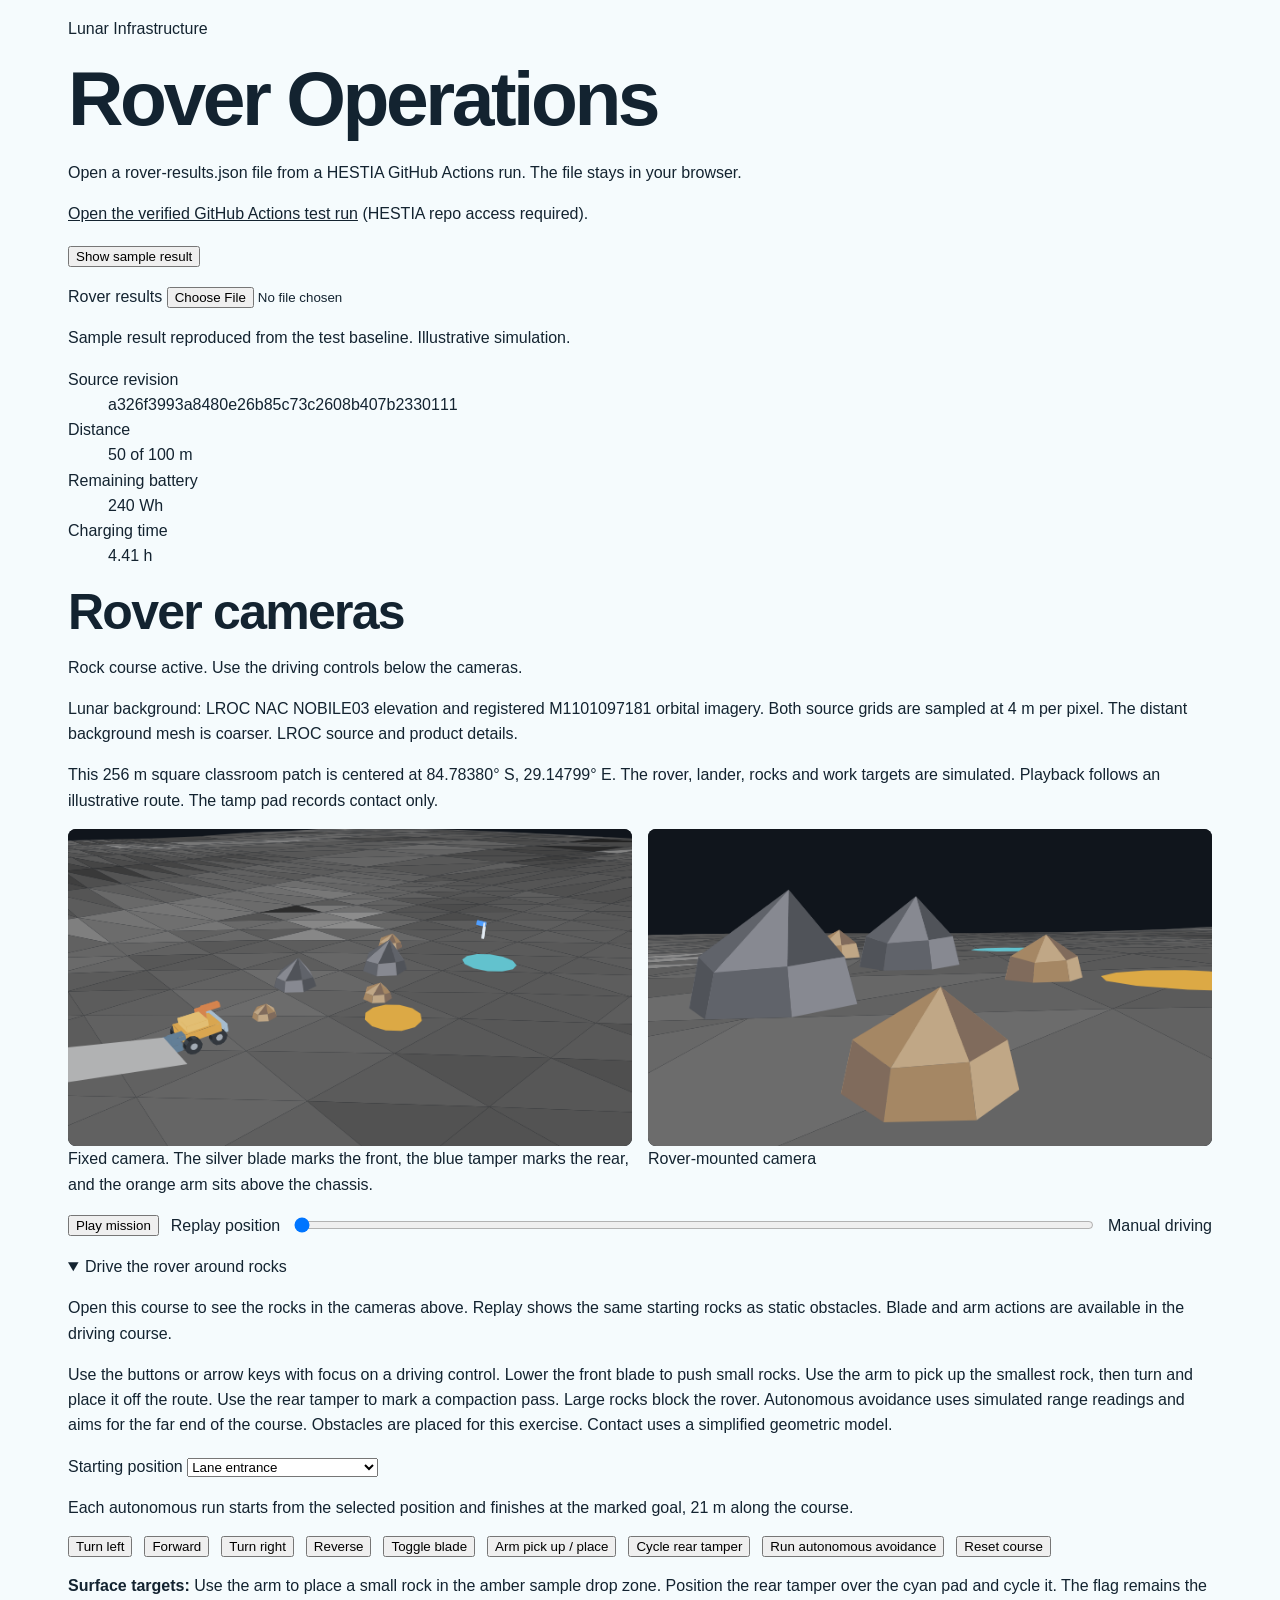
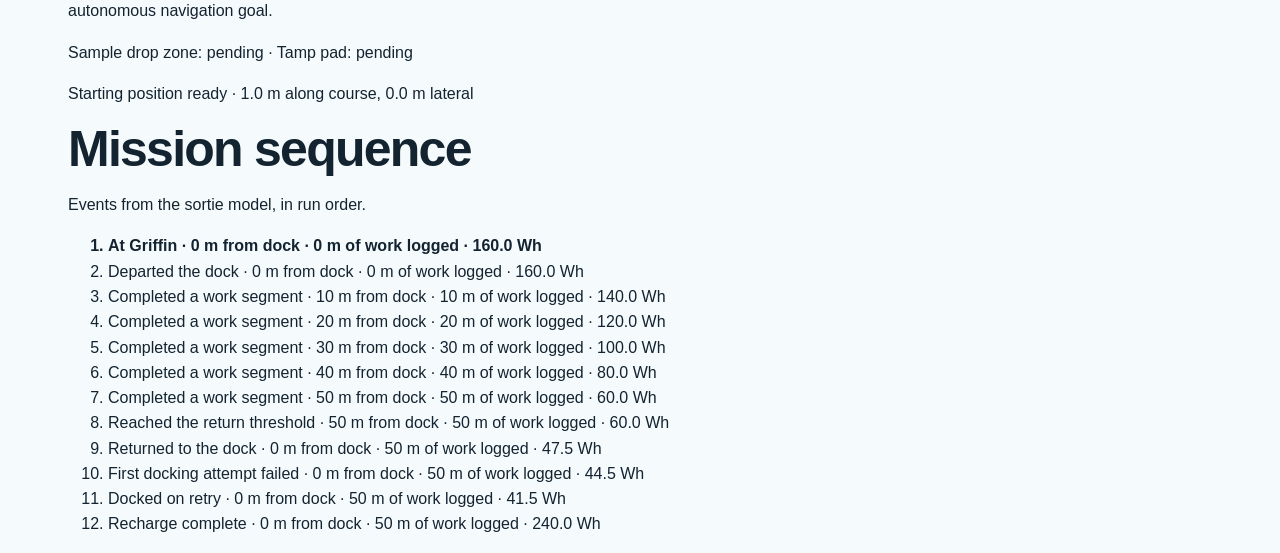
==== commit 5d70d79d: "Use verified LROC NOBILE03 imagery and document simulation fidelity" ====
--- a/rover-operations.html
+++ b/rover-operations.html
@@ -27,7 +27,8 @@
 <dl id="metrics"></dl>
 <h2>Rover cameras</h2>
 <p id="camera-mode">Rock course active. The first tan rock is straight ahead. The driving controls are below the cameras.</p>
-<p>Site visualization using the HESTIA Nobile elevation patch. The replay uses the original 4 m elevation samples around the course and a coarser mesh farther out and uses modeled Griffin ramp geometry and approximate rover poses. Playback follows a straight test route with distance-based playback and brief pauses for stationary events. Runs beyond the terrain patch continue past its edge.</p>
+<p>Lunar background: LROC NAC NOBILE03 elevation and registered M1101097181 orbital imagery. Both source grids are sampled at 4 m per pixel. The distant background mesh is coarser. <a href="https://data.lroc.im-ldi.com/lroc/view_rdr/NAC_DTM_NOBILE03">LROC source and product details</a>.</p>
+<p>This 256 m square classroom patch is centered at 84.78380° S, 29.14799° E. The rover, lander, rocks and work targets are simulated. Playback follows an illustrative route. The tamp pad records contact only.</p>
 <div class="replay-views">
   <figure><canvas id="fixed-view" width="640" height="360" aria-label="Fixed camera terrain visualization"></canvas><figcaption>Fixed camera. The silver blade marks the front, the blue tamper marks the rear, and the orange arm sits above the chassis.</figcaption></figure>
   <figure><canvas id="rover-view" width="640" height="360" aria-label="Rover-mounted camera terrain visualization"></canvas><figcaption>Rover-mounted camera</figcaption></figure>
@@ -109,6 +110,13 @@
   const nw=elevations[i],ne=elevations[i+1],sw=elevations[i+64],se=elevations[i+65];
   return u>=v ? nw+(ne-nw)*u+(se-ne)*v : nw+(se-sw)*u+(sw-nw)*v;
 }
+// LROC NAC NOBILE03 M1101097181, native crop (352, 1088), 64 by 64.
+const ortho = [24,62,77,80,94,98,88,82,101,112,123,135,136,131,129,130,126,116,107,97,80,81,77,83,78,77,84,82,82,82,78,81,81,65,67,75,93,99,87,70,59,55,52,53,47,38,69,85,86,89,89,96,101,110,104,102,81,88,97,100,78,62,62,84,123,92,72,72,81,91,96,111,111,115,125,124,122,118,118,114,112,119,128,109,92,47,84,78,78,65,66,72,75,80,108,126,97,72,81,90,99,90,90,67,54,72,61,57,62,63,73,69,75,81,89,94,110,114,112,113,109,109,104,94,74,79,80,85,105,96,72,96,84,82,84,93,106,110,135,109,107,105,103,98,101,108,103,98,86,113,83,86,85,90,74,70,69,76,94,106,100,116,106,101,80,85,73,81,94,64,65,59,70,80,81,69,69,75,90,95,106,106,115,115,113,115,107,119,76,118,124,107,91,87,103,87,83,79,76,89,91,91,95,96,100,104,99,96,91,70,76,77,77,90,93,88,84,93,91,87,74,83,87,101,86,43,100,101,60,56,64,77,66,65,65,64,74,64,78,82,78,78,87,96,97,105,107,102,101,108,120,114,122,126,117,106,89,85,88,85,86,95,88,80,74,73,80,93,100,97,97,96,89,82,76,79,97,66,79,84,80,97,107,101,105,87,88,113,102,94,104,89,91,88,87,69,75,72,74,76,71,66,80,89,85,80,81,84,65,99,99,95,99,102,105,107,185,105,88,99,92,98,90,86,87,78,74,79,73,79,81,94,103,90,94,87,83,75,83,96,92,67,82,89,89,95,100,97,89,83,87,89,72,126,94,76,90,87,109,91,88,79,68,84,88,99,91,92,85,87,93,88,62,88,100,102,100,99,99,96,94,111,118,104,104,84,82,84,73,49,57,76,65,76,74,69,70,87,78,69,74,80,92,103,102,109,97,86,89,86,82,88,84,98,112,82,70,71,75,71,73,27,58,99,102,102,105,103,103,105,97,93,91,93,95,108,173,110,99,107,107,99,100,99,102,110,109,96,91,87,92,82,73,66,67,67,70,72,67,63,68,69,53,61,76,90,97,88,92,127,107,95,92,82,85,71,83,91,84,77,118,118,80,87,98,147,116,81,114,125,124,119,118,106,94,94,101,97,91,88,90,92,93,100,104,102,96,93,90,84,86,96,86,98,88,76,71,87,82,69,74,70,61,68,70,57,70,80,87,98,82,88,85,81,74,92,91,85,82,81,79,80,73,73,80,86,86,96,83,99,98,63,69,124,129,129,118,107,96,87,66,77,94,85,75,91,82,85,84,96,98,96,93,81,85,103,100,91,73,81,74,79,79,81,86,63,39,65,68,63,90,94,89,96,86,84,89,57,74,81,76,80,81,93,88,81,73,71,86,84,85,90,92,90,107,167,150,118,126,127,116,108,99,109,109,107,106,104,99,95,92,87,80,85,83,76,91,111,135,103,109,106,115,103,96,100,98,87,90,93,98,91,82,103,103,84,65,74,82,74,70,103,99,74,77,82,71,82,72,73,74,68,82,84,83,88,91,82,101,105,106,114,121,116,113,112,110,103,134,129,113,107,106,92,78,73,80,89,94,91,93,97,100,99,103,108,109,112,114,76,87,86,87,105,109,108,103,106,94,94,122,99,89,94,90,99,94,81,82,72,59,65,66,77,83,93,83,83,76,63,84,78,89,92,97,110,101,112,129,125,136,131,116,105,102,107,107,92,86,89,90,87,98,103,102,97,83,90,98,99,99,102,105,111,98,96,96,99,94,90,117,100,107,107,112,96,90,87,88,78,75,83,80,69,79,84,81,81,90,87,73,73,84,95,77,110,95,94,90,99,97,109,122,113,122,118,100,102,90,98,98,83,96,98,83,92,89,65,80,82,74,88,97,85,87,90,93,104,113,104,102,91,86,88,98,105,102,91,88,82,86,91,76,71,63,67,73,86,78,68,82,83,79,74,67,66,76,84,77,75,86,94,91,94,105,99,91,95,78,86,91,89,87,86,84,91,93,89,100,92,75,27,67,79,87,86,77,83,81,89,91,95,101,101,93,89,99,100,93,99,99,93,77,73,70,73,64,68,56,35,57,69,76,72,75,80,75,63,55,54,39,71,74,83,87,98,82,74,100,99,83,64,46,66,76,84,83,74,82,90,93,96,93,90,108,175,96,78,81,72,73,77,77,81,82,83,86,83,86,81,80,84,89,89,88,89,80,76,66,63,60,68,65,36,56,75,74,63,69,62,48,43,48,55,58,66,61,75,78,77,79,94,82,89,89,71,83,98,85,80,63,78,84,85,85,80,86,83,76,93,79,67,75,76,71,68,79,77,77,78,73,79,80,86,86,86,81,84,84,77,87,88,63,47,58,59,68,78,93,58,60,62,57,47,40,38,42,52,79,54,50,62,65,69,79,80,67,84,90,100,123,94,85,76,97,48,45,79,77,89,82,76,88,81,76,75,64,80,63,74,72,69,76,72,75,83,80,80,84,61,65,81,53,67,46,48,32,32,51,58,68,99,47,55,59,66,56,49,53,60,56,50,42,44,53,56,61,63,63,73,82,81,86,99,96,90,87,78,64,61,64,67,73,81,82,72,88,79,70,92,91,89,51,54,65,72,84,91,82,84,67,59,74,44,70,68,57,77,47,33,35,39,61,56,53,41,42,61,39,66,58,53,52,59,51,54,45,47,48,62,62,68,71,72,79,76,84,91,86,86,84,77,81,102,91,77,54,71,84,85,81,77,97,88,91,81,62,64,71,81,82,84,79,78,78,80,71,104,81,59,69,40,49,46,89,102,74,65,64,64,62,50,13,38,53,54,57,61,60,70,77,78,80,81,82,81,78,80,81,78,82,89,85,86,75,88,98,93,80,78,77,75,77,73,68,72,79,79,83,79,68,64,77,79,78,80,74,67,69,77,64,61,67,55,48,43,61,64,80,61,61,66,57,62,65,66,91,72,47,59,71,67,87,82,86,102,98,90,93,90,87,87,86,86,95,90,92,99,104,109,104,95,80,87,96,86,58,68,69,78,75,80,82,74,68,73,77,66,72,72,70,68,69,72,75,71,66,65,71,76,74,52,18,69,60,60,68,68,62,33,51,42,40,49,71,78,74,78,89,85,81,96,94,96,91,89,91,98,94,93,100,101,106,89,96,97,95,87,59,70,63,65,65,71,59,79,85,81,70,74,70,74,72,65,79,64,71,69,67,72,73,76,79,84,85,111,122,102,77,72,71,73,55,53,39,35,54,75,83,90,84,82,90,85,101,89,88,89,93,86,98,100,97,105,106,100,96,85,73,72,82,73,78,62,57,57,46,63,68,87,86,86,65,60,55,60,59,66,63,66,66,67,72,76,88,85,94,102,97,97,114,91,87,81,83,66,59,59,54,68,84,91,99,87,88,105,93,99,95,90,84,87,90,97,99,96,90,102,98,95,91,101,82,75,70,65,67,62,51,75,74,69,98,83,88,81,68,64,55,50,49,54,61,60,68,73,83,84,88,88,109,104,108,88,94,93,23,73,90,72,74,75,81,96,110,108,111,134,145,121,107,99,92,99,101,101,98,108,94,90,86,84,85,80,76,79,78,71,75,77,62,63,85,83,75,76,83,81,85,73,72,64,58,48,52,47,60,68,73,82,97,106,98,124,110,45,95,113,114,100,135,117,93,83,83,91,102,99,115,87,73,119,133,119,120,117,109,113,111,106,97,90,87,82,84,81,61,65,66,68,64,62,58,50,39,65,72,74,73,69,12,31,69,84,71,62,50,32,47,51,62,74,89,93,97,84,116,95,116,160,127,120,117,121,142,116,89,93,84,101,109,105,106,38,12,94,109,112,118,107,106,124,99,99,91,86,80,81,64,66,68,64,69,55,53,56,50,14,21,54,45,56,62,69,61,69,61,71,32,62,44,34,45,53,65,82,93,96,88,102,102,60,92,127,111,101,109,115,108,103,97,107,107,120,105,125,125,191,165,119,101,115,121,77,25,85,106,97,85,74,76,77,92,72,74,52,48,52,56,62,62,45,48,75,71,45,48,61,78,95,67,77,93,74,77,70,50,58,74,84,88,100,93,98,107,187,105,103,108,99,114,108,108,108,113,122,127,117,126,129,74,130,165,106,100,94,105,107,126,113,96,93,87,78,73,66,71,61,61,66,57,61,59,67,80,108,140,99,71,66,81,77,88,82,86,83,113,94,89,81,74,71,77,80,86,80,68,73,81,79,78,97,98,109,98,70,81,107,106,108,120,123,121,100,135,118,92,86,81,82,88,144,150,91,77,74,80,83,76,72,70,65,64,68,72,73,86,75,87,109,94,77,77,101,96,86,98,83,86,88,92,102,103,104,96,101,95,90,98,105,76,83,96,84,80,86,92,100,86,54,79,109,110,117,125,119,110,110,113,95,93,88,92,95,89,95,103,80,67,72,79,90,79,76,79,84,73,63,73,73,77,77,75,74,67,74,88,96,95,96,100,95,91,87,52,100,114,120,92,114,116,103,110,116,120,116,86,80,72,71,82,86,109,164,138,120,133,130,130,119,116,105,92,101,100,94,103,108,102,90,84,88,81,83,85,80,72,73,79,79,74,71,63,77,78,75,75,79,76,83,93,86,95,98,93,93,89,77,150,103,107,127,162,126,120,95,96,108,131,102,73,73,74,80,73,88,104,128,127,125,139,141,125,117,110,103,103,101,97,94,100,95,89,85,85,86,90,87,83,80,71,73,70,74,72,77,71,69,75,74,63,78,86,89,74,39,87,90,92,89,79,67,97,102,112,110,120,121,118,138,111,90,80,80,80,82,83,85,81,92,106,118,119,122,118,120,112,113,120,121,125,109,101,99,91,86,84,83,84,84,88,82,77,70,77,72,68,66,68,64,60,69,68,71,78,86,87,89,89,92,93,89,88,80,75,75,119,115,119,80,109,118,93,110,99,77,74,81,79,92,92,90,88,93,97,105,108,95,95,108,112,120,119,121,112,100,91,87,75,75,81,84,89,88,85,77,85,82,76,71,71,68,73,76,78,72,64,76,80,85,84,85,101,116,90,75,62,67,57,59,111,111,115,130,123,110,139,104,85,91,94,79,81,87,67,89,96,100,87,96,96,108,99,99,113,113,116,105,108,112,85,87,85,76,70,74,88,93,88,93,93,86,76,62,64,71,77,92,85,77,74,79,77,84,82,88,86,83,64,71,62,61,64,65,94,102,104,121,106,99,98,90,84,92,89,87,101,82,89,90,96,39,38,94,93,95,92,89,92,104,110,129,125,115,117,95,85,76,62,80,81,84,95,91,83,79,77,77,72,73,81,85,83,86,88,81,76,77,79,85,81,76,77,80,74,66,75,68,90,93,95,91,92,90,89,81,84,79,83,82,83,90,102,101,98,92,71,99,109,92,98,80,68,86,95,103,104,101,107,91,83,81,88,66,68,67,74,69,66,73,76,48,75,85,82,81,85,84,87,92,83,76,80,79,88,88,83,74,40,83,48,46,85,82,84,91,80,77,83,70,65,65,74,81,98,105,103,103,102,142,98,9,84,89,84,64,76,82,89,92,87,94,91,90,84,77,74,62,55,46,43,51,52,65,71,76,90,90,86,84,76,79,86,88,83,87,85,80,81,47,78,75,99,61,42,33,78,76,73,78,81,76,69,69,71,75,81,89,102,110,112,115,113,103,102,116,81,77,76,92,99,87,86,84,97,59,82,95,91,81,71,68,49,30,39,47,54,70,80,123,112,82,85,83,82,77,80,83,92,80,93,75,84,87,93,72,74,65,115,110,86,80,79,87,78,78,79,86,100,104,112,109,104,109,110,110,108,73,107,153,67,84,88,93,85,64,72,70,61,74,95,93,104,94,90,81,71,63,59,63,92,78,89,88,83,81,72,65,73,75,83,78,82,87,101,109,93,113,83,83,81,77,73,85,89,88,99,95,94,84,87,113,93,97,124,125,110,106,105,99,94,120,148,103,60,79,90,81,30,45,56,59,77,99,86,84,91,94,96,90,82,88,88,93,91,89,92,77,78,75,68,80,76,82,81,78,80,102,80,77,75,52,63,81,85,69,78,83,86,88,89,87,84,98,104,110,45,1,92,122,112,103,87,89,92,112,114,71,48,79,75,75,105,75,61,69,79,85,64,86,87,90,95,100,103,107,110,113,96,88,63,17,76,75,77,90,92,98,86,91,97,98,93,82,65,78,71,77,80,102,85,77,87,82,82,70,71,89,93,93,103,163,110,88,88,90,82,94,99,105,101,123,149,94,64,67,74,76,79,88,96,89,69,82,86,97,96,105,114,109,114,101,71,68,82,96,80,87,97,101,112,110,112,113,113,98,89,90,86,83,84,80,71,71,88,81,107,102,88,79,102,83,91,82,137,125,70,62,76,71,85,89,90,96,85,91,104,88,85,84,82,89,97,115,121,128,153,99,99,105,114,105,107,89,100,79,44,46,86,104,84,99,106,108,112,124,121,119,112,103,104,96,100,98,101,95,100,95,100,99,68,95,90,95,93,94,92,69,74,67,63,59,58,62,66,58,84,66,15,12,70,92,107,97,96,113,110,71,79,113,113,97,96,95,104,99,90,101,86,75,77,102,94,90,104,99,103,105,104,112,115,111,113,106,109,105,107,108,110,120,112,112,107,92,125,97,101,97,91,91,79,72,66,68,70,62,59,55,60,75,73,79,81,105,102,95,91,102,110,127,82,16,7,35,97,96,92,95,94,98,97,94,79,92,132,99,48,73,97,94,95,92,77,68,103,85,96,94,99,112,105,94,103,114,116,114,98,101,91,91,99,91,81,71,63,67,72,74,67,65,59,43,79,84,91,95,138,147,104,94,100,107,113,111,74,32,5,33,103,97,97,93,91,106,104,93,85,80,94,80,43,63,98,90,88,85,89,87,79,88,78,78,91,98,72,59,74,82,112,111,110,107,83,86,93,86,76,73,50,67,63,65,66,69,56,76,90,92,85,81,104,105,100,98,96,105,104,108,119,111,91,136,106,102,94,94,90,96,97,98,103,91,94,107,150,146,91,92,83,84,103,100,75,76,78,82,82,78,71,68,98,116,113,109,108,108,81,97,82,84,103,99,88,68,53,72,73,71,97,103,86,88,87,83,85,92,91,98,90,90,95,104,149,255,239,159,87,97,96,82,90,95,99,101,115,118,111,118,128,105,104,102,106,100,99,93,86,85,88,93,91,96,132,155,132,118,110,108,114,107,79,90,88,88,91,95,88,89,113,83,74,69,84,89,89,91,92,90,78,65,79,91,95,76,84,88,128,99,136,97,80,91,93,73,86,94,103,105,118,118,117,113,117,114,107,110,114,108,112,104,102,96,92,98,100,108,122,131,108,80,79,111,97,96,95,97,93,87,86,86,102,110,85,76,74,59,68,92,106,96,88,72,85,89,79,81,76,103,91,78,77,83,75,73,83,87,95,129,102,91,100,108,109,112,116,131,113,111,109,112,114,110,112,106,110,102,107,105,107,102,99,106,97,74,88,86,94,121,115,102,100,79,78,98,115,87,85,79,89,113,103,101,96,93,88,71,85,85,84,84,96,99,91,88,90,83,86,85,89,91,92,87,89,88,94,99,100,105,111,111,112,110,110,113,109,107,108,108,109,110,106,107,109,93,82,103,127,160,117,93,109,98,109,100,109,104,111,101,100,100,96,90,83,100,97,87,71,90,87,118,93,84,101,102,90,84,87,85,89,88,88,89,93,91,93,88,90,89,90,90,95,97,100,101,106,109,103,100,99,89,79,92,97,100,115,108,96,96,113,95,104,83,102,98,94,97,103,101,110,119,87,84,105,108,105,113,92,73,91,88,108,84,102,79,82,87,89,92,80,78,83,87,93,90,87,92,92,85,78,93,89,96,91,90,89,87,86,86,87,89,87,83,71,74,86,83,101,89,102,103,101,112,115,75,110,108,92,87,88,100,102,104,111,107,73,77,111,104,105,93,85,90,89,82,85,82,74,78,84,93,92,89,87,88,93,95,96,76,80,92,90,94,94,88,88,87,84,85,71,76,78,76,71,71,73,76,91,80,80,91,94,99,108,105,93,108,111,171,87,111,101,105,106,102,102,115,107,111,168,138,90,97,100,99,114,109,89,78,86,85,92,87,91,95,101,84,98,108,105,97,92,110,97,87,83,78,81,79,78,80,81,75,94,92,82,67,51,66,58,62,73,78,83,79,77,109,97,94,103,104,100,107,113,110,120,128,121,117,111,96,94,91,80,90,90,94,98,112,123,112,106,97,101,94,92,94,96,79,89,89,96,102,80,59,62,88,83,82,76,64,58,56,56,70,75,74,80,83,77,77,81,57,55,60,71,81,94,96,95,94,86,97,103,108,109,103,113,114,128,128,128,124,102,105,95,88,88,95,96,102,102,113,105,103,66,93,96,86,89,94,96,95,93,108,104,83,37,1,22,50,71,70,68,74,58,89,81,70,75,81,70,66,61,60,63,61,70,79,76,88,103,103,108,102,101,106,105,106,111,106,106,111,118,118,119,115,96,109,97,99,91,92,93,99,101,104,109,117,105,80,95,91,94,88,73,86,86,81,79,70,43,3,40,67,69,72,80,84,91,63,72,75,71,68,64,63,74,65,61,75,87,94,105,120,98,105,103,103,108,105,100,99,101,106,103,104,100,105,100,101,89,92,90,90,89,85,86,86,96,103,99,92,132,130,87,92,97,91,88,86,78,79,75,78,124,151,116,83,67,66,65,57,57,65,72,64,64,68,71,81,85,84,88,102,105,110,112,120,111,102,101,102,107,100,96,99,96,92,84,91,71,83,101,101,73,76,82,93,90,86,89,89,90,98,72,69,91,96,86,91,95,97,103,92,70,76,74,76,115,128,99,61,65,63,51,62,69,76,71,73,69,77,84,91,91,105,109,115,114,112,110,117,114,102,92,104,107,106,111,101,102,107,93,76,44,64,91,93,82,77,84,97,99,96,98,88,84,97,101,104,86,94,94,97,93,96,104,93,104,83,77,73,41,65,59,50,54,58,53,60,73,83,71,83,85,92,94,95,107,113,118,118,119,123,119,113,112,140,121,113,107,112,107,104,98,85,89,77,86,85,80,83,88,85,92,91,102,92,95,89,100,93,108,102,86,94,89,97,96,99,99,119,105,87,70,59,67,47,57,66,66,69,76,82,85,78,78,92,99,106,111,116,115,117,115,118,123,127,115,109,104,109,112,103,99,99,101,100,100,96,89,97,101,77,77,82];
+function photoAt(x,y) {
+  const col=Math.max(0,Math.min(63,Math.round((x+126)/4)));
+  const row=Math.max(0,Math.min(63,Math.round((126-y)/4)));
+  return ortho[row*64+col];
+}
 const terrain=[];
 const columns=[-126,-110,-94,-78,-62,-46,-30,-18,-14,-10,-6,-2,2,6,10,14,18,22,26,30,34,38,54,70,86,102,118,126];
 const rows=[126,110,94,78,62,46,30,18,14,10,6,2,-2,-6,-10,-14,-18,-30,-46,-62,-78,-94,-110,-126];
@@ -118,10 +126,9 @@
     const x=columns[col], y=rows[row], east=columns[col+1], south=rows[row+1];
     const a=point(x,y), b=point(east,y), c=point(east,south), d=point(x,south);
     for(const [p,q,r] of [[a,b,c],[a,c,d]]) {
-      const normal=unit(cross(minus(r,p),minus(q,p)));
-      const illumination=Math.max(0,dot(normal,[.83,-.53,.17]));
-      const shade=Math.round(62+154*illumination);
-      terrain.push({points:[p,q,r],color:'rgb('+shade+' '+(shade-3)+' '+(shade-6)+')'});
+      const imageX=(p[0]+q[0]+r[0])/3, imageY=(p[1]+q[1]+r[1])/3;
+      const gray=Math.round(25+195*photoAt(imageX,imageY)/255);
+      terrain.push({points:[p,q,r],color:'rgb('+gray+' '+gray+' '+gray+')'});
     }
   }
 }
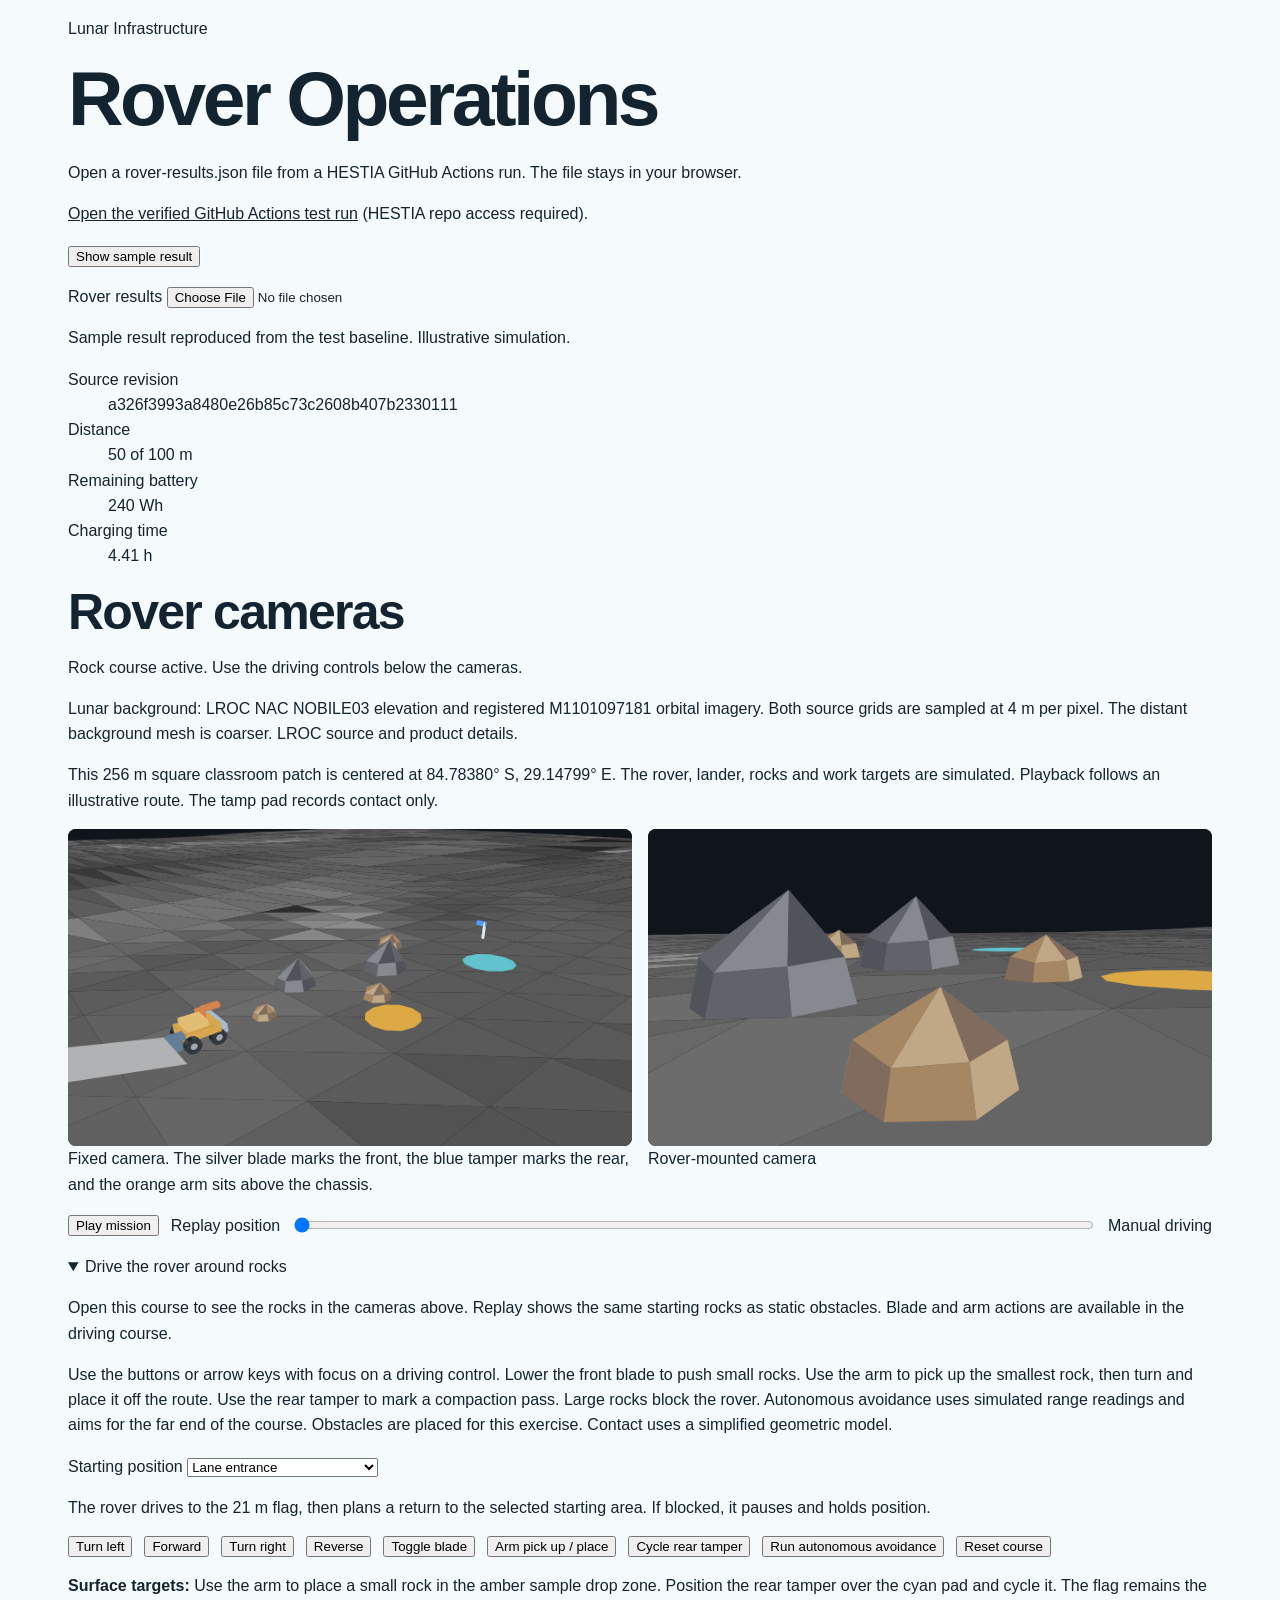
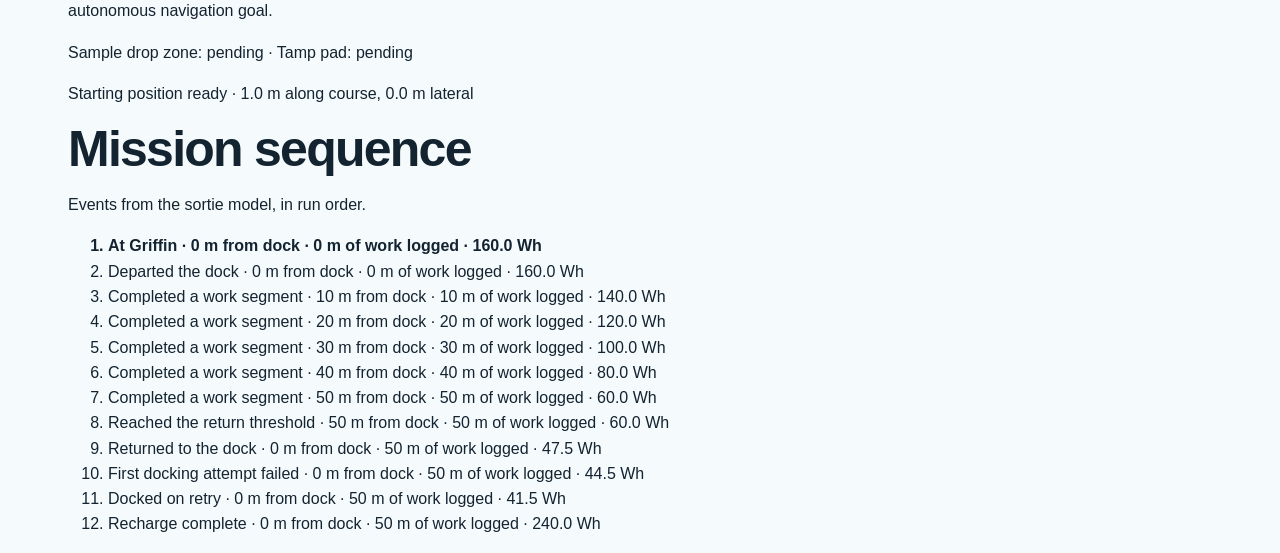
==== commit 88143813: "Replan rover return and hold position on blocked routes" ====
--- a/rover-operations.html
+++ b/rover-operations.html
@@ -49,7 +49,7 @@
     <option value="south">Near first cluster · south side</option>
     <option value="north">Midcourse · north side</option>
   </select>
-  <p>Each autonomous run starts from the selected position and finishes at the marked goal, 21 m along the course.</p>
+  <p>The rover drives to the 21 m flag, then plans a return to the selected starting area. If blocked, it pauses and holds position.</p>
   <div class="replay-controls" id="drive-controls">
     <button type="button" data-drive="left">Turn left</button>
     <button type="button" data-drive="forward">Forward</button>
@@ -209,10 +209,18 @@
 let rocks, driver, tamps, carried, bladeDown;
 let autonomousTimer = null;
 let autonomousSteps = 0;
+let autonomousHome, returningHome, bestGoalDistance, lastProgressStep;
+const mappedRocks = new Map();
 function resetCourse() {
   stopAutonomous();
   rocks=course.map(rock=>({...rock}));
   driver={...(courseStarts[startSelect.value] ?? courseStarts.lane)};
+  autonomousHome={x:driver.x,y:driver.y};
+  returningHome=false;
+  autonomousSteps=0;
+  lastProgressStep=0;
+  bestGoalDistance=Infinity;
+  mappedRocks.clear();
   tamps=[];
   delivered=false;
   padWorked=false;
@@ -307,13 +315,39 @@
   button.setAttribute('aria-pressed','false');
 }
 
+function safetyPause(reason) {
+  stopAutonomous();
+  drawCourse('Safety pause: '+reason+'. Rover holding position');
+}
+
 function autonomousStep() {
-  const goal = courseGoal;
-  if (gap(driver,goal)<.65) { stopAutonomous(); drawCourse('Run complete: reached the 21 m goal'); return; }
-  if (++autonomousSteps>160) { stopAutonomous(); drawCourse('Autonomous run stopped at step limit'); return; }
+  const goal = returningHome ? autonomousHome : courseGoal;
+  const remaining = gap(driver,goal);
+  if (remaining<.45) {
+    if (returningHome) {
+      stopAutonomous();
+      drawCourse('Round trip complete: rover parked in the starting area');
+    } else {
+      returningHome=true;
+      bestGoalDistance=Infinity;
+      lastProgressStep=autonomousSteps;
+      drawCourse('21 m target reached. Planning the return');
+    }
+    return;
+  }
+  if (++autonomousSteps>320) { safetyPause('step limit reached'); return; }
+  if (remaining<bestGoalDistance-.25) {
+    bestGoalDistance=remaining;
+    lastProgressStep=autonomousSteps;
+  } else if (autonomousSteps-lastProgressStep>=28) {
+    safetyPause('no progress toward the destination');
+    return;
+  }
   const sensed = rocks.filter(rock=>gap(driver,rock)-rock.r<=5);
+  for(const rock of sensed) mappedRocks.set(rock,{x:rock.x,y:rock.y,r:rock.r});
+  const obstacles = [...mappedRocks.values()];
   const points=[driver,goal];
-  for (const rock of sensed) {
+  for (const rock of obstacles) {
     for(let i=0;i<12;i++) {
       const angle=i*Math.PI/6, radius=rock.r+1.65;
       const point={x:rock.x+radius*Math.cos(angle),y:rock.y+radius*Math.sin(angle)};
@@ -335,7 +369,7 @@
       const end=points[to], distance=gap(start,end);
       if(distance<.01 || cost[from]+distance>=cost[to]) continue;
       const dx=(end.x-start.x)/distance, dy=(end.y-start.y)/distance;
-      const blocked=sensed.some(rock=>{
+      const blocked=obstacles.some(rock=>{
         const along=Math.max(0,Math.min(distance,(rock.x-start.x)*dx+(rock.y-start.y)*dy));
         return gap({x:start.x+along*dx,y:start.y+along*dy},rock)<rock.r+1.14;
       });
@@ -345,13 +379,13 @@
     }
   }
   const waypoint=first[1];
-  if(!waypoint) { stopAutonomous(); drawCourse('Autonomous stop: no clear route'); return; }
+  if(!waypoint) { safetyPause('no clear route'); return; }
   const heading=Math.atan2(waypoint.y-driver.y,waypoint.x-driver.x);
   const oldX=driver.x, oldY=driver.y;
   driver.heading=heading;
   drive('forward');
-  if(driver.x===oldX && driver.y===oldY) { stopAutonomous(); drawCourse('Autonomous stop: contact or boundary'); return; }
-  drawCourse('Autonomous · '+sensed.length+' obstacles in range');
+  if(driver.x===oldX && driver.y===oldY) { safetyPause('movement blocked by an obstacle or course boundary'); return; }
+  drawCourse((returningHome?'Returning':'Outbound')+' · '+sensed.length+' obstacles in range');
 }
 
 function drive(command) {
